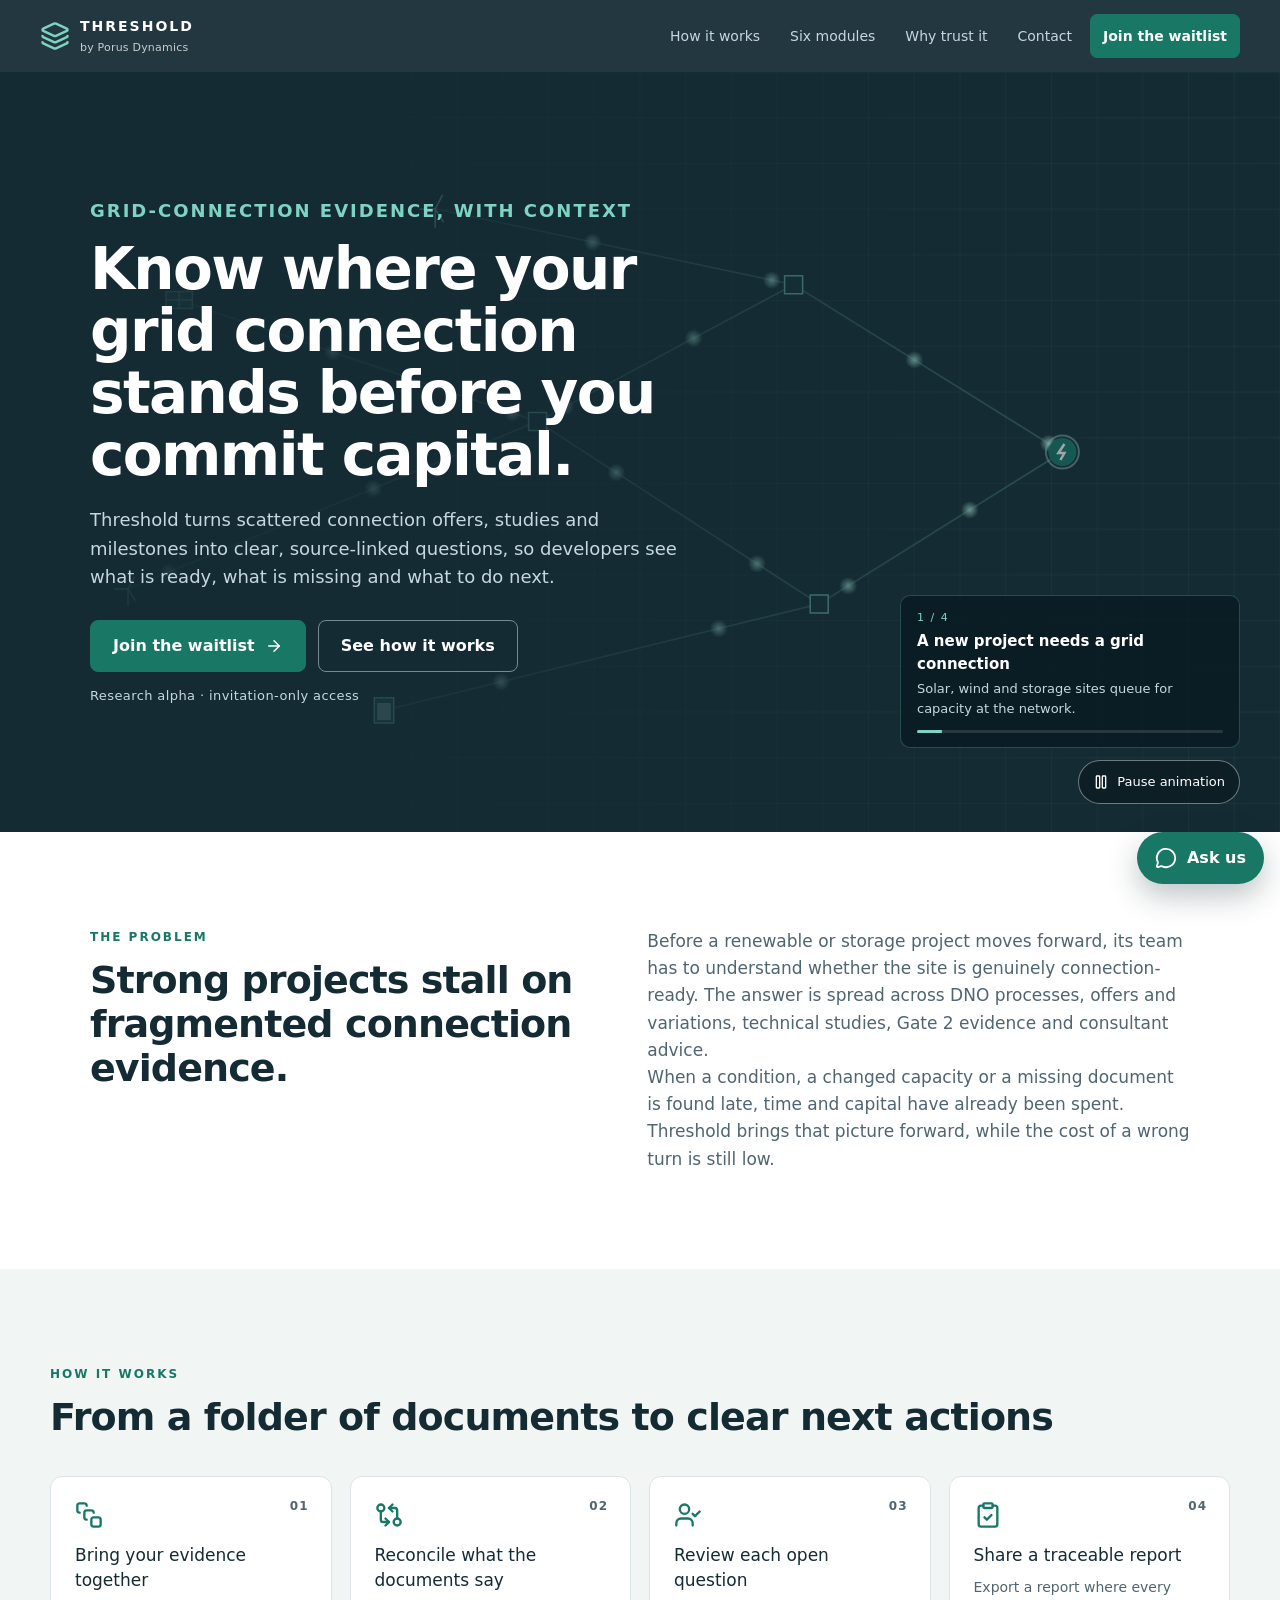
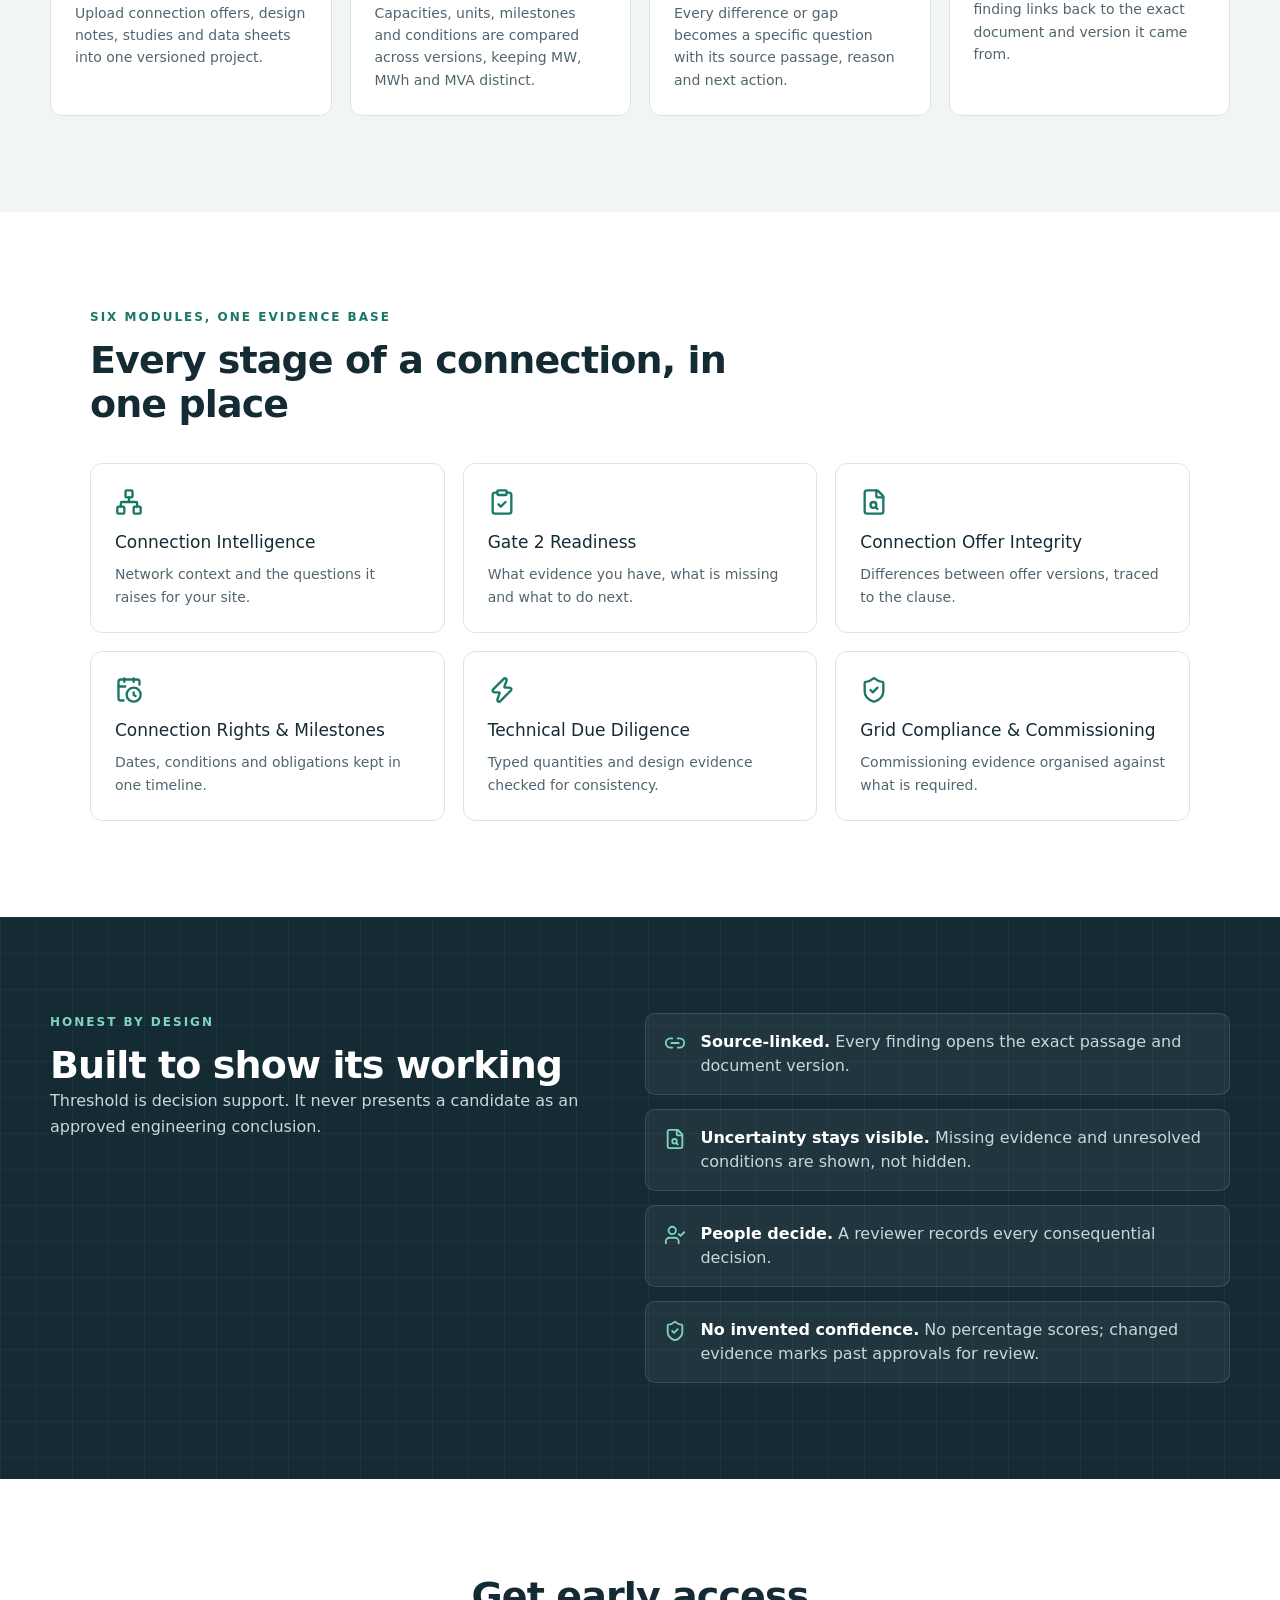
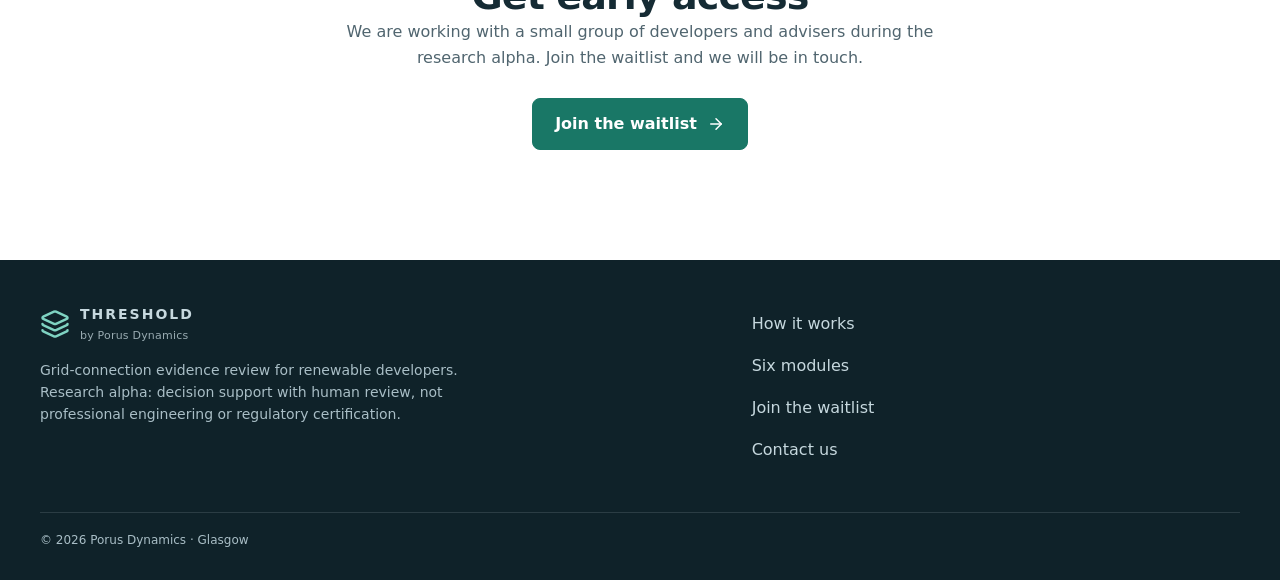
==== index.html @ 0cd11524 "Publish Threshold public website (static build) Built with `pnpm build:site` from Porus-Dynamics/pro" ====
<!doctype html>
<html lang="en-GB">
  <head>
    <meta charset="UTF-8" />
    <meta name="viewport" content="width=device-width, initial-scale=1.0" />
    <meta name="theme-color" content="#152b34" />
    <meta
      name="description"
      content="Threshold by Porus Dynamics: source-linked grid-connection evidence review for renewable developers. Research alpha."
    />
    <meta name="referrer" content="strict-origin-when-cross-origin" />
    <title>Threshold | Porus Dynamics</title>
    <script type="module" crossorigin src="/assets/site-BlRURgnz.js"></script>
    <link rel="stylesheet" crossorigin href="/assets/site-DdHs8zsY.css">
  </head>
  <body>
    <div id="root"></div>
  </body>
</html>
---- assets/site-DdHs8zsY.css ----
/*! tailwindcss v4.3.3 | MIT License | https://tailwindcss.com */
@layer properties{@supports (((-webkit-hyphens:none)) and (not (margin-trim:inline))) or ((-moz-orient:inline) and (not (color:rgb(from red r g b)))){*,:before,:after,::backdrop{--tw-rotate-x:initial;--tw-rotate-y:initial;--tw-rotate-z:initial;--tw-skew-x:initial;--tw-skew-y:initial;--tw-shadow:0 0 #0000;--tw-shadow-color:initial;--tw-shadow-alpha:100%;--tw-inset-shadow:0 0 #0000;--tw-inset-shadow-color:initial;--tw-inset-shadow-alpha:100%;--tw-ring-color:initial;--tw-ring-shadow:0 0 #0000;--tw-inset-ring-color:initial;--tw-inset-ring-shadow:0 0 #0000;--tw-ring-inset:initial;--tw-ring-offset-width:0px;--tw-ring-offset-color:#fff;--tw-ring-offset-shadow:0 0 #0000;--tw-blur:initial;--tw-brightness:initial;--tw-contrast:initial;--tw-grayscale:initial;--tw-hue-rotate:initial;--tw-invert:initial;--tw-opacity:initial;--tw-saturate:initial;--tw-sepia:initial;--tw-drop-shadow:initial;--tw-drop-shadow-color:initial;--tw-drop-shadow-alpha:100%;--tw-drop-shadow-size:initial}}}@layer theme{:root,:host{--font-sans:-apple-system, BlinkMacSystemFont, "Segoe UI", Roboto, "Helvetica Neue", "Noto Sans", Arial, sans-serif, "Apple Color Emoji", "Segoe UI Emoji", "Segoe UI Symbol", "Noto Color Emoji";--font-mono:ui-monospace, SFMono-Regular, Menlo, Monaco, Consolas, "Liberation Mono", "Courier New", monospace;--default-font-family:var(--font-sans);--default-mono-font-family:var(--font-mono)}}@layer base{*,:after,:before,::backdrop{box-sizing:border-box;border:0 solid;margin:0;padding:0}::file-selector-button{box-sizing:border-box;border:0 solid;margin:0;padding:0}html,:host{-webkit-text-size-adjust:100%;tab-size:4;line-height:1.5;font-family:var(--default-font-family,-apple-system, BlinkMacSystemFont, "Segoe UI", Roboto, "Helvetica Neue", "Noto Sans", Arial, sans-serif, "Apple Color Emoji", "Segoe UI Emoji", "Segoe UI Symbol", "Noto Color Emoji");font-feature-settings:var(--default-font-feature-settings,normal);font-variation-settings:var(--default-font-variation-settings,normal);-webkit-tap-highlight-color:transparent}hr{height:0;color:inherit;border-top-width:1px}abbr:where([title]){-webkit-text-decoration:underline dotted;text-decoration:underline dotted}h1,h2,h3,h4,h5,h6{font-size:inherit;font-weight:inherit}a{color:inherit;-webkit-text-decoration:inherit;-webkit-text-decoration:inherit;-webkit-text-decoration:inherit;-webkit-text-decoration:inherit;text-decoration:inherit}b,strong{font-weight:bolder}code,kbd,samp,pre{font-family:var(--default-mono-font-family,ui-monospace, SFMono-Regular, Menlo, Monaco, Consolas, "Liberation Mono", "Courier New", monospace);font-feature-settings:var(--default-mono-font-feature-settings,normal);font-variation-settings:var(--default-mono-font-variation-settings,normal);font-size:1em}small{font-size:80%}sub,sup{vertical-align:baseline;font-size:75%;line-height:0;position:relative}sub{bottom:-.25em}sup{top:-.5em}table{text-indent:0;border-color:inherit;border-collapse:collapse}:-moz-focusring:where(:not(iframe)){outline:auto}progress{vertical-align:baseline}summary{display:list-item}ol,ul,menu{list-style:none}img,svg,video,canvas,audio,iframe,embed,object{vertical-align:middle;display:block}img,video{max-width:100%;height:auto}button,input,select,optgroup,textarea{font:inherit;font-feature-settings:inherit;font-variation-settings:inherit;letter-spacing:inherit;color:inherit;opacity:1;background-color:#0000;border-radius:0}::file-selector-button{font:inherit;font-feature-settings:inherit;font-variation-settings:inherit;letter-spacing:inherit;color:inherit;opacity:1;background-color:#0000;border-radius:0}:where(select:is([multiple],[size])) optgroup{font-weight:bolder}:where(select:is([multiple],[size])) optgroup option{padding-inline-start:20px}::file-selector-button{margin-inline-end:4px}::placeholder{opacity:1}@supports (not ((-webkit-appearance:-apple-pay-button))) or (contain-intrinsic-size:1px){::placeholder{color:currentColor}@supports (color:color-mix(in lab, red, red)){::placeholder{color:color-mix(in oklab, currentcolor 50%, transparent)}}}textarea{resize:vertical}::-webkit-search-decoration{-webkit-appearance:none}::-webkit-date-and-time-value{min-height:1lh;text-align:inherit}::-webkit-datetime-edit{display:inline-flex}::-webkit-datetime-edit-fields-wrapper{padding:0}::-webkit-datetime-edit{padding-block:0}::-webkit-datetime-edit-year-field{padding-block:0}::-webkit-datetime-edit-month-field{padding-block:0}::-webkit-datetime-edit-day-field{padding-block:0}::-webkit-datetime-edit-hour-field{padding-block:0}::-webkit-datetime-edit-minute-field{padding-block:0}::-webkit-datetime-edit-second-field{padding-block:0}::-webkit-datetime-edit-millisecond-field{padding-block:0}::-webkit-datetime-edit-meridiem-field{padding-block:0}::-webkit-calendar-picker-indicator{line-height:1}:-moz-ui-invalid{box-shadow:none}button,input:where([type=button],[type=reset],[type=submit]){appearance:button}::file-selector-button{appearance:button}::-webkit-inner-spin-button{height:auto}::-webkit-outer-spin-button{height:auto}[hidden]:where(:not([hidden=until-found])){display:none!important}}@layer components;@layer utilities{.visible{visibility:visible}.fixed{position:fixed}.static{position:static}.container{width:100%}@media (width>=40rem){.container{max-width:40rem}}@media (width>=48rem){.container{max-width:48rem}}@media (width>=64rem){.container{max-width:64rem}}@media (width>=80rem){.container{max-width:80rem}}@media (width>=96rem){.container{max-width:96rem}}.contents{display:contents}.grid{display:grid}.hidden{display:none}.table{display:table}.table-cell{display:table-cell}.transform{transform:var(--tw-rotate-x,) var(--tw-rotate-y,) var(--tw-rotate-z,) var(--tw-skew-x,) var(--tw-skew-y,)}.resize{resize:both}.ring{--tw-ring-shadow:var(--tw-ring-inset,) 0 0 0 calc(1px + var(--tw-ring-offset-width)) var(--tw-ring-color,currentcolor);box-shadow:var(--tw-inset-shadow), var(--tw-inset-ring-shadow), var(--tw-ring-offset-shadow), var(--tw-ring-shadow), var(--tw-shadow)}.filter{filter:var(--tw-blur,) var(--tw-brightness,) var(--tw-contrast,) var(--tw-grayscale,) var(--tw-hue-rotate,) var(--tw-invert,) var(--tw-saturate,) var(--tw-sepia,) var(--tw-drop-shadow,)}}:root{color:#192c35;font-synthesis:none;--accent:#197766;--dark:#152b34;--muted:#50656f;--border:#dce4e8;background:#f5f7f8;font-family:Inter,ui-sans-serif,system-ui,-apple-system,BlinkMacSystemFont,Segoe UI,sans-serif}*{box-sizing:border-box}body{margin:0}a{color:inherit;text-decoration:none}button,input,select,textarea{font:inherit}button{cursor:pointer}button:disabled{opacity:.55;cursor:wait}button:focus-visible,a:focus-visible,input:focus-visible,select:focus-visible,textarea:focus-visible{outline-offset:3px;outline:3px solid #49a79a}h1,h2,h3,p{margin-top:0}h1{letter-spacing:-1.1px;font-size:32px;font-weight:650;line-height:1.2}h2{font-size:20px;font-weight:600}p{color:var(--muted);line-height:1.6}.brand{letter-spacing:2px;align-items:center;gap:12px;font-weight:700;display:flex}.brand svg{width:34px;height:34px}.brand small{letter-spacing:.2px;opacity:.7;margin-top:4px;font-size:11px;font-weight:400;display:block}.eyebrow{letter-spacing:1.8px;font-size:11px;font-weight:650}.login-page{grid-template-columns:1.1fr 1fr;min-height:100vh;display:grid}.login-intro{background:var(--dark);color:#fff;flex-direction:column;justify-content:center;padding:64px 10%;display:flex}.login-intro .brand{margin-bottom:80px}.login-intro h1{letter-spacing:-1.8px;font-size:48px;line-height:1.15}.login-intro p{color:#bdced5;max-width:490px}.login-intro .alpha-label{margin:25px 0}.login-form-panel{background:#fff;justify-content:center;align-items:center;padding:40px;display:flex}.login-form{width:100%;max-width:380px}.login-form h2{letter-spacing:-.7px;font-size:30px}.login-form>p{margin-bottom:30px}.login-form label{margin:20px 0;font-size:13px;font-weight:600;display:block}input,select,textarea{color:#192c35;outline-offset:2px;background:#fff;border:1px solid #c9d5db;border-radius:7px;width:100%;margin-top:7px;padding:11px 13px;display:block}.primary{background:var(--accent);color:#fff;border:1px solid var(--accent);border-radius:7px;justify-content:center;align-items:center;gap:10px;padding:11px 17px;font-weight:600;display:inline-flex}.login-form .primary{width:100%;margin:10px 0 25px}.small-note{font-size:12px;line-height:1.7}.alpha-label{letter-spacing:1px;color:inherit;border:1px solid #648780;border-radius:4px;width:fit-content;padding:6px 10px;font-size:10px}.app-shell{min-height:100vh;display:flex}.sidebar{background:var(--dark);color:#eef5f7;flex-direction:column;flex-shrink:0;width:230px;padding:30px 22px;display:flex;position:fixed;top:0;bottom:0}.sidebar .brand{margin-bottom:42px;font-size:14px}.workspace-label{letter-spacing:1.6px;color:#aac0ca;font-size:9px}.sidebar p{color:#b0c4cc;font-size:12px}.nav-item{color:#c9d9df;border-radius:7px;align-items:center;gap:12px;margin:8px -8px;padding:11px 12px;font-size:13px;display:flex}.nav-item svg{width:18px;height:18px}.nav-item.active{color:#fff;background:#29444e}.sidebar-bottom{margin-top:auto}.sidebar-bottom p{margin-top:20px;font-size:11px}.sidebar-bottom button{color:#c9d9df;background:0 0;border:0;gap:10px;padding:8px 0;font-size:12px;display:flex}.main-content{width:calc(100% - 230px);max-width:1800px;margin-left:230px;padding:0 40px 50px}.topbar{border-bottom:1px solid var(--border);height:73px;color:var(--muted);justify-content:space-between;align-items:center;margin-bottom:35px;font-size:12px;display:flex}.page-heading{justify-content:space-between;align-items:center;margin:25px 0;display:flex}.page-heading p{font-size:13px}.project-grid{grid-template-columns:repeat(auto-fill,minmax(290px,1fr));gap:18px;display:grid}.project-card{border:1px solid var(--border);background:#fff;border-radius:10px;padding:23px;transition:border-color .15s}.project-card:hover{border-color:#5a9489}.card-top{justify-content:space-between;align-items:center;margin-bottom:25px;display:flex}.badge{color:#2d665a;text-transform:uppercase;letter-spacing:.6px;background:#eef4f3;border:1px solid #d7e6e2;border-radius:4px;padding:4px 7px;font-size:10px;font-weight:650;display:inline-block}.project-card p{margin-bottom:6px;font-size:12px}.empty-state{text-align:center;background:#fff;border:1px dashed #c8d5db;border-radius:9px;padding:50px}.empty-state svg{margin:0 auto 20px}.error{color:#943e35;background:#fdf0ef;border:1px solid #edc3bf;border-radius:7px;padding:12px;font-size:13px}@media (width<=760px){.login-page{display:block}.login-intro{padding:32px}.login-intro .brand{margin-bottom:30px}.login-intro h1{font-size:32px}.login-form-panel{padding:30px}.sidebar{width:180px;padding:20px 14px;position:relative}.main-content{width:calc(100% - 180px);margin-left:0;padding:0 20px 30px}.page-heading{align-items:flex-start;gap:15px}h1{font-size:26px}.project-grid{grid-template-columns:1fr}}@media (width<=520px){.app-shell{display:block}.sidebar{width:100%;padding:15px 20px;position:relative}.sidebar .brand{margin:0}.workspace-label,.sidebar>p,.sidebar-bottom{display:none}.sidebar nav{gap:10px;margin-top:12px;display:flex}.nav-item{margin:0}.main-content{width:100%;padding:0 18px 30px}.topbar{height:55px;margin-bottom:20px}}@property --tw-rotate-x{syntax:"*";inherits:false}@property --tw-rotate-y{syntax:"*";inherits:false}@property --tw-rotate-z{syntax:"*";inherits:false}@property --tw-skew-x{syntax:"*";inherits:false}@property --tw-skew-y{syntax:"*";inherits:false}@property --tw-shadow{syntax:"*";inherits:false;initial-value:0 0 #0000}@property --tw-shadow-color{syntax:"*";inherits:false}@property --tw-shadow-alpha{syntax:"<percentage>";inherits:false;initial-value:100%}@property --tw-inset-shadow{syntax:"*";inherits:false;initial-value:0 0 #0000}@property --tw-inset-shadow-color{syntax:"*";inherits:false}@property --tw-inset-shadow-alpha{syntax:"<percentage>";inherits:false;initial-value:100%}@property --tw-ring-color{syntax:"*";inherits:false}@property --tw-ring-shadow{syntax:"*";inherits:false;initial-value:0 0 #0000}@property --tw-inset-ring-color{syntax:"*";inherits:false}@property --tw-inset-ring-shadow{syntax:"*";inherits:false;initial-value:0 0 #0000}@property --tw-ring-inset{syntax:"*";inherits:false}@property --tw-ring-offset-width{syntax:"<length>";inherits:false;initial-value:0}@property --tw-ring-offset-color{syntax:"*";inherits:false;initial-value:#fff}@property --tw-ring-offset-shadow{syntax:"*";inherits:false;initial-value:0 0 #0000}@property --tw-blur{syntax:"*";inherits:false}@property --tw-brightness{syntax:"*";inherits:false}@property --tw-contrast{syntax:"*";inherits:false}@property --tw-grayscale{syntax:"*";inherits:false}@property --tw-hue-rotate{syntax:"*";inherits:false}@property --tw-invert{syntax:"*";inherits:false}@property --tw-opacity{syntax:"*";inherits:false}@property --tw-saturate{syntax:"*";inherits:false}@property --tw-sepia{syntax:"*";inherits:false}@property --tw-drop-shadow{syntax:"*";inherits:false}@property --tw-drop-shadow-color{syntax:"*";inherits:false}@property --tw-drop-shadow-alpha{syntax:"<percentage>";inherits:false;initial-value:100%}@property --tw-drop-shadow-size{syntax:"*";inherits:false}:root{--site-max:1180px;--site-gutter:clamp(16px, 4vw, 40px);--site-on-dark:#c6d8de;--site-highlight:#7fd3c2;--site-texture:linear-gradient(#7fd3c20f 1px, transparent 1px), linear-gradient(90deg, #7fd3c20f 1px, transparent 1px)}.site{background:#fff;flex-direction:column;min-height:100vh;display:flex}.site main{flex:1}.site main:focus{outline:none}.site .skip-link{z-index:100;color:var(--dark);background:#fff;padding:12px;position:absolute;top:-60px;left:20px}.site .skip-link:focus{top:10px}.site-header{z-index:40;padding:14px var(--site-gutter);-webkit-backdrop-filter:blur(10px);backdrop-filter:blur(10px);color:#fff;background:#152b34f0;justify-content:space-between;align-items:center;gap:16px;display:flex;position:sticky;top:0}.site-brand{letter-spacing:2px;color:inherit;align-items:center;gap:10px;font-size:14px;font-weight:700;display:flex}.site-brand svg{width:30px;height:30px;color:var(--site-highlight)}.site-brand small{letter-spacing:.2px;opacity:.75;margin-top:3px;font-size:11px;font-weight:400;display:block}.site-nav{align-items:center;gap:6px;display:flex}.site-nav a,.site-nav-link{color:var(--site-on-dark);border-radius:7px;align-items:center;min-height:44px;padding:10px 12px;font-size:14px;display:inline-flex}.site-nav-link{background:0 0;border:0}.site-nav a:hover,.site-nav-link:hover{color:#fff;background:#ffffff12}.site-nav .site-signin{color:#fff;border:1px solid #c6d8de73;margin-left:8px}.site-cta,.site-secondary{border-radius:8px;justify-content:center;align-items:center;gap:10px;min-height:44px;padding:10px 16px;font-weight:600;transition:transform .15s,background .15s;display:inline-flex}.site-cta{background:var(--accent);border:1px solid var(--accent);color:#fff!important}.site-cta:hover{background:#146555;transform:translateY(-1px)}.site-secondary{color:#fff;border:1px solid #c6d8de8c}.site-secondary:hover{background:#ffffff14}.site-secondary.on-light{color:var(--dark);border-color:#b8c7cd}.site-secondary.on-light:hover{background:#eef4f3}.large{padding:13px 22px;font-size:16px}.site-menu-toggle{color:#fff;background:0 0;border:1px solid #c6d8de73;border-radius:7px;align-items:center;gap:8px;min-height:44px;padding:8px 12px;display:none}.site-hero{background:var(--dark);color:#fff;isolation:isolate;align-items:center;min-height:min(88vh,760px);display:grid;position:relative;overflow:hidden}.site-hero:after{content:"";z-index:-1;background:linear-gradient(90deg,#152b34f5 0%,#152b34d1 42%,#152b3440 100%);position:absolute;inset:0}.grid-film{margin:0;position:absolute;inset:0}.grid-film canvas{z-index:-2;width:100%;height:100%;display:block;position:absolute;inset:0}.grid-film-caption{right:var(--site-gutter);width:min(340px,42vw);color:var(--site-on-dark);z-index:2;background:#0a1a20c7;border:1px solid #7fd3c240;border-radius:10px;gap:4px;padding:14px 16px;font-size:13px;display:grid;position:absolute;bottom:84px}.grid-film-caption strong{color:#fff;font-size:15px}.grid-film-step{letter-spacing:1.5px;color:var(--site-highlight);font-size:11px}.grid-film-progress{background:#ffffff1f;border-radius:2px;height:3px;margin-top:8px;overflow:hidden}.grid-film-progress span{background:var(--site-highlight);transform-origin:0;height:100%;display:block;transform:scaleX(0)}.grid-film-toggle{right:var(--site-gutter);z-index:2;color:#fff;background:#0a1a20b3;border:1px solid #c6d8de80;border-radius:999px;align-items:center;gap:8px;min-height:44px;padding:8px 14px;font-size:13px;display:inline-flex;position:absolute;bottom:28px}.site-hero-copy{z-index:1;max-width:var(--site-max);width:100%;padding:80px var(--site-gutter);margin:0 auto;position:relative}.site-hero-copy>*{max-width:600px}.site-hero h1{letter-spacing:-1.6px;margin-bottom:20px;font-size:clamp(34px,5.2vw,58px);line-height:1.07}.site-hero-copy p{color:var(--site-on-dark);font-size:18px}.site-hero-actions{flex-wrap:wrap;gap:12px;margin:28px 0 14px;display:flex}.site-hero-note{letter-spacing:.4px;font-size:13px!important}.site-eyebrow{letter-spacing:2px;color:var(--accent);margin-bottom:12px;font-size:12px;font-weight:700}.site-hero .site-eyebrow,.site-section.dark .site-eyebrow{color:var(--site-highlight)}.site-section{max-width:var(--site-max);padding:clamp(56px, 8vw, 96px) var(--site-gutter);margin:0 auto;scroll-margin-top:80px}.site-section h2{letter-spacing:-.9px;color:var(--dark);max-width:720px;font-size:clamp(26px,3.4vw,38px);line-height:1.15}.site-section.tinted,.site-section.dark{max-width:none}.site-section.tinted{background:#f1f6f5}.site-section.tinted>*,.site-section.dark>*{max-width:var(--site-max);margin-left:auto;margin-right:auto}.site-section.dark{background-color:var(--dark);background-image:var(--site-texture);color:#fff;background-size:36px 36px}.site-section.dark h2{color:#fff}.site-section.dark p{color:var(--site-on-dark)}.site-split{grid-template-columns:1fr 1.1fr;align-items:start;gap:clamp(24px,5vw,72px);display:grid}.site-prose p{font-size:17px}.site-steps,.site-modules{gap:18px;margin:36px 0 0;padding:0;list-style:none;display:grid}.site-steps{grid-template-columns:repeat(4,minmax(0,1fr))}.site-modules{grid-template-columns:repeat(3,minmax(0,1fr))}.site-steps li,.site-modules li{border:1px solid var(--border);background:#fff;border-radius:12px;padding:24px;transition:transform .2s,box-shadow .2s;position:relative}.site-steps li:hover,.site-modules li:hover{transform:translateY(-3px);box-shadow:0 14px 30px #152b3414}.site-steps svg,.site-modules svg{width:28px;height:28px;color:var(--accent);margin-bottom:14px}.site-steps h3,.site-modules h3{color:var(--dark);margin:0 0 8px;font-size:17px}.site-steps p,.site-modules p{margin:0;font-size:14px}.site-step-number{letter-spacing:1px;color:#4f6670;font-size:12px;font-weight:700;position:absolute;top:20px;right:22px}.site-trust{gap:14px;margin:0;padding:0;list-style:none;display:grid}.site-trust li{color:var(--site-on-dark);background:#ffffff0d;border:1px solid #7fd3c22e;border-radius:10px;align-items:flex-start;gap:14px;padding:16px 18px;display:flex}.site-trust strong{color:#fff}.site-trust svg{width:22px;height:22px;color:var(--site-highlight);flex-shrink:0;margin-top:2px}.site-final-cta{text-align:center}.site-final-cta h2,.site-final-cta p{max-width:640px;margin-left:auto;margin-right:auto}.site-final-cta .site-hero-actions{justify-content:center}.site-footer{color:var(--site-on-dark);padding:44px var(--site-gutter) 30px;background:#0f2229;grid-template-columns:1.4fr 1fr;gap:28px;display:grid}.site-footer p{color:#a9bec6;max-width:460px;margin-top:14px;font-size:14px}.site-footer nav{justify-items:start;gap:2px;display:grid}.site-footer nav a,.site-footer .site-nav-link{color:var(--site-on-dark);min-height:0;padding:8px 0;font-size:16px}.site-footer .site-legal{border-top:1px solid #c6d8de26;grid-column:1/-1;max-width:none;padding-top:18px;font-size:12px}.site-auth{max-width:var(--site-max);padding:clamp(40px, 7vw, 80px) var(--site-gutter);grid-template-columns:1fr minmax(0,460px);align-items:start;gap:clamp(24px,6vw,80px);margin:0 auto;display:grid}.site-auth h1{color:var(--dark);letter-spacing:-1.2px;font-size:clamp(30px,4vw,44px)}.site-checks{color:var(--dark);gap:12px;padding:0;list-style:none;display:grid}.site-checks li{align-items:center;gap:10px;display:flex}.site-checks svg{color:var(--accent);flex-shrink:0}.site-auth-card{border:1px solid var(--border);background:#fff;border-radius:14px;padding:clamp(20px,4vw,32px);box-shadow:0 20px 50px #152b3414}.site-auth-card h2{color:var(--dark);font-size:22px}.site-auth-card label{margin:16px 0;font-size:13px;font-weight:600;display:block}.site-auth-card .primary{width:100%;min-height:46px;margin:8px 0 18px}.site-auth-card a{color:var(--accent);font-weight:600;text-decoration:underline}.site-auth-card a.site-secondary{color:var(--dark);text-decoration:none}.site-consent,.inquiry-consent{align-items:flex-start;gap:10px;line-height:1.5;font-weight:400!important;display:flex!important}.site-consent input,.inquiry-consent input{flex-shrink:0;width:18px;height:18px;margin:2px 0 0}.site-auth-done h2:focus{outline:none}.inquiry{right:max(16px, env(safe-area-inset-right));bottom:max(16px, env(safe-area-inset-bottom));z-index:60;visibility:hidden;opacity:0;flex-direction:column;align-items:flex-end;gap:12px;transition:opacity .25s,transform .25s,visibility 0s .25s;display:flex;position:fixed;transform:translateY(16px)}.inquiry.is-visible{visibility:visible;opacity:1;transition:opacity .25s,transform .25s;transform:none}.inquiry-bubble{background:var(--accent);color:#fff;border:0;border-radius:999px;align-items:center;gap:10px;min-height:52px;padding:12px 18px;font-weight:600;display:inline-flex;box-shadow:0 12px 30px #152b3447}.inquiry-panel{border:1px solid var(--border);background:#fff;border-radius:16px;width:min(360px,100vw - 32px);max-height:min(620px,100vh - 110px);overflow-y:auto;box-shadow:0 24px 60px #152b3440}.inquiry-panel header{background:var(--dark);color:#fff;border-radius:16px 16px 0 0;align-items:center;gap:12px;padding:16px;display:flex}.inquiry-panel header h2{margin:0;font-size:16px}.inquiry-panel header p{color:var(--site-on-dark);margin:2px 0 0;font-size:12px}.inquiry-avatar{background:var(--accent);border-radius:50%;place-items:center;width:38px;height:38px;font-size:13px;font-weight:700;display:grid}.inquiry-close{color:#fff;background:0 0;border:0;border-radius:8px;place-items:center;width:44px;height:44px;margin-left:auto;display:grid}.inquiry-message{color:var(--dark);background:#eef4f3;border-radius:4px 14px 14px;margin:16px 16px 0;padding:12px 14px;font-size:14px}.inquiry-preview{margin:10px 16px 0;font-size:12px}.inquiry-panel form{padding:4px 16px 16px}.inquiry-panel label{margin:12px 0;font-size:13px;font-weight:600;display:block}.inquiry-panel .primary{width:100%;min-height:44px}.inquiry-status{color:var(--accent);margin-bottom:8px;font-size:13px}.inquiry-status:empty{display:none}.inquiry-status.is-error{color:#a3262b}.login-intro,.sidebar{background-color:var(--dark);background-image:var(--site-texture);background-size:36px 36px}.login-form-panel{position:relative}.login-back{color:var(--accent);padding:10px 0;font-size:14px;font-weight:600;position:absolute;top:24px;left:28px}.login-switch{font-size:13px}.login-switch a{color:var(--accent);font-weight:600;text-decoration:underline}.sidebar .brand svg{color:var(--site-highlight)}.nav-item{transition:background .15s,color .15s}.nav-item:hover{color:#fff;background:#ffffff0f}.nav-item.active{box-shadow:inset 3px 0 0 var(--site-highlight)}.primary{transition:background .15s,transform .15s}.primary:hover:not(:disabled){background:#146555}@media (width<=1000px){.site-steps,.site-modules{grid-template-columns:repeat(2,minmax(0,1fr))}}@media (width<=860px){.site-menu-toggle{display:inline-flex}.site-nav{padding:12px var(--site-gutter) 18px;background:var(--dark);border-top:1px solid #c6d8de26;flex-direction:column;align-items:stretch;display:none;position:absolute;top:100%;left:0;right:0}.site-nav.is-open{display:flex}.site-nav .site-signin{justify-content:center;margin-left:0}.site-split,.site-auth,.site-footer{grid-template-columns:1fr}.site-hero:after{background:#152b34d6}.grid-film-caption{left:var(--site-gutter);right:var(--site-gutter);width:auto}.site-hero{align-items:start;padding-bottom:210px}.login-back{margin-bottom:8px;display:inline-block;position:static}.login-form-panel{flex-direction:column}}@media (width<=560px){.site-steps,.site-modules{grid-template-columns:1fr}.site-hero-copy{padding-top:48px}.site-hero-actions a{flex:100%}.inquiry-bubble span{clip-path:inset(50%);white-space:nowrap;width:1px;height:1px;position:absolute;overflow:hidden}}@media (prefers-reduced-motion:reduce){.site-cta,.site-steps li,.site-modules li,.inquiry,.primary,.nav-item{transition:none!important}.site-cta:hover,.site-steps li:hover,.site-modules li:hover{transform:none}}
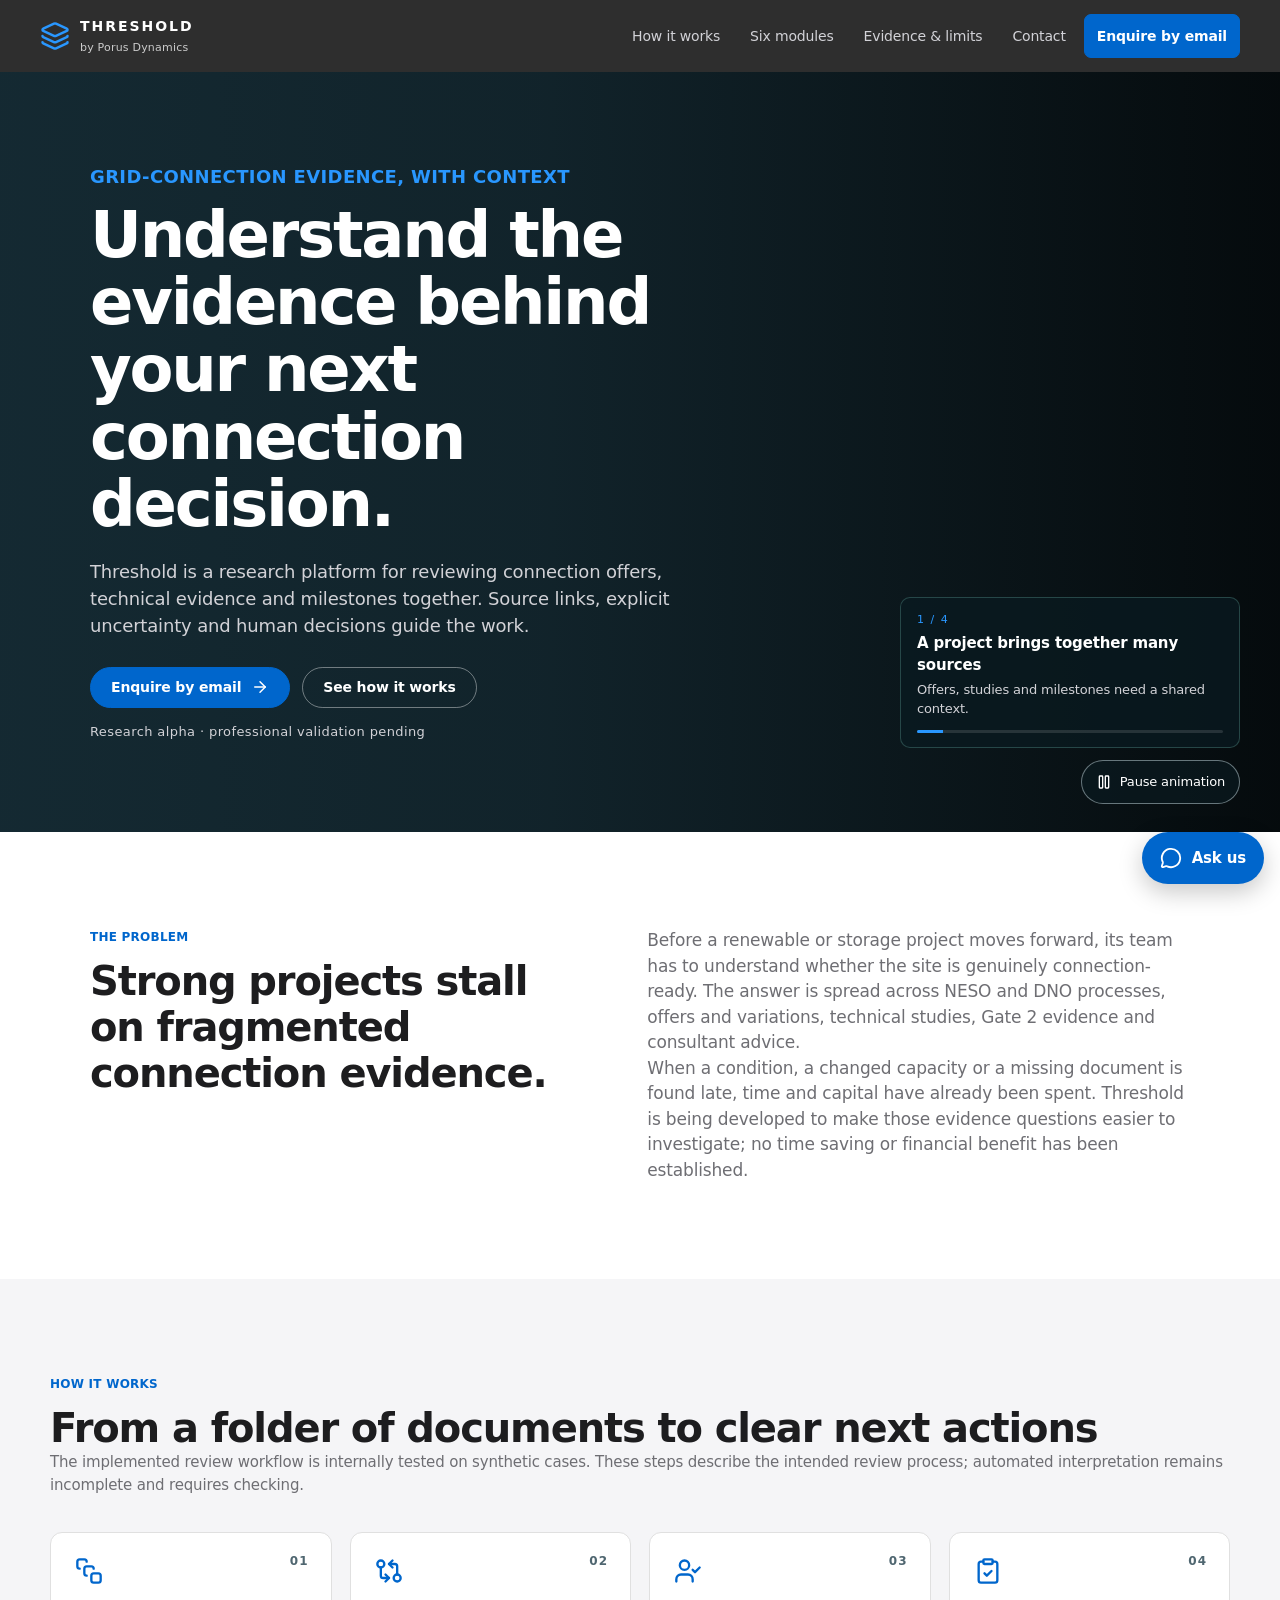
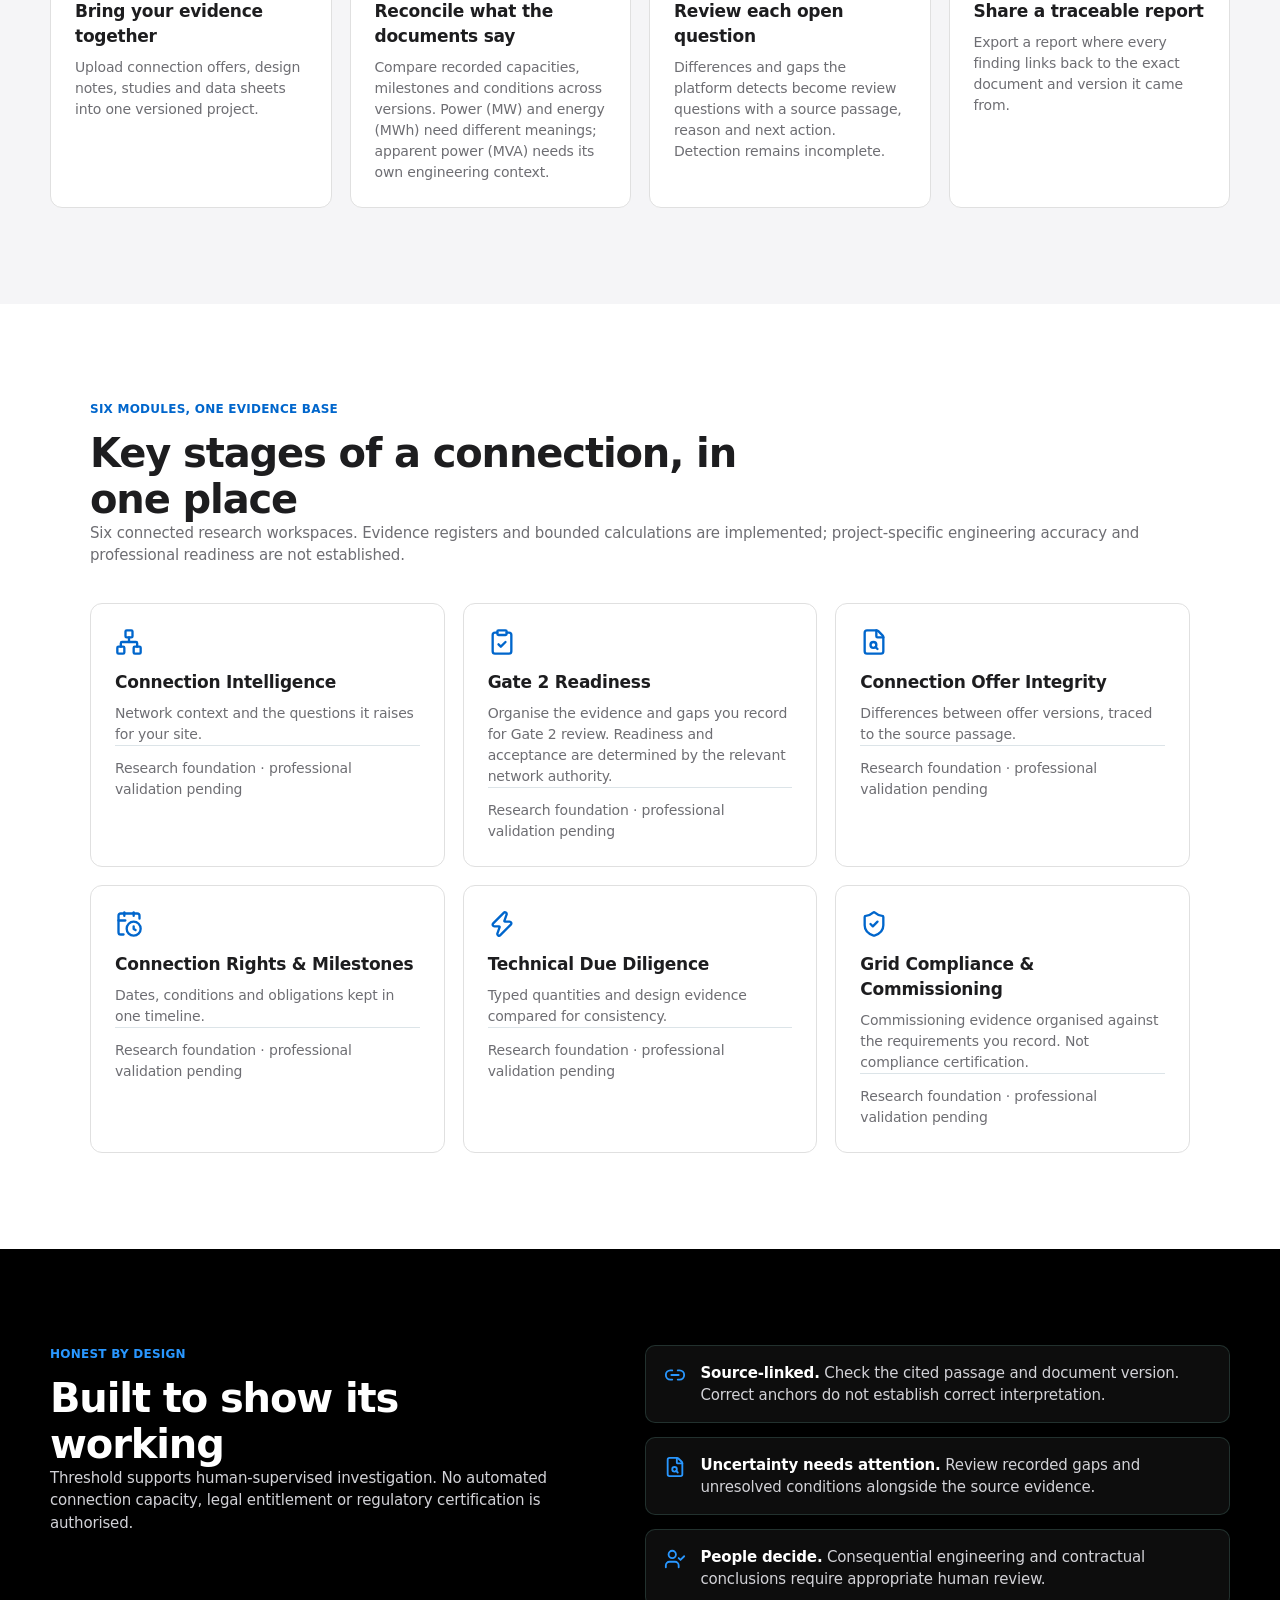
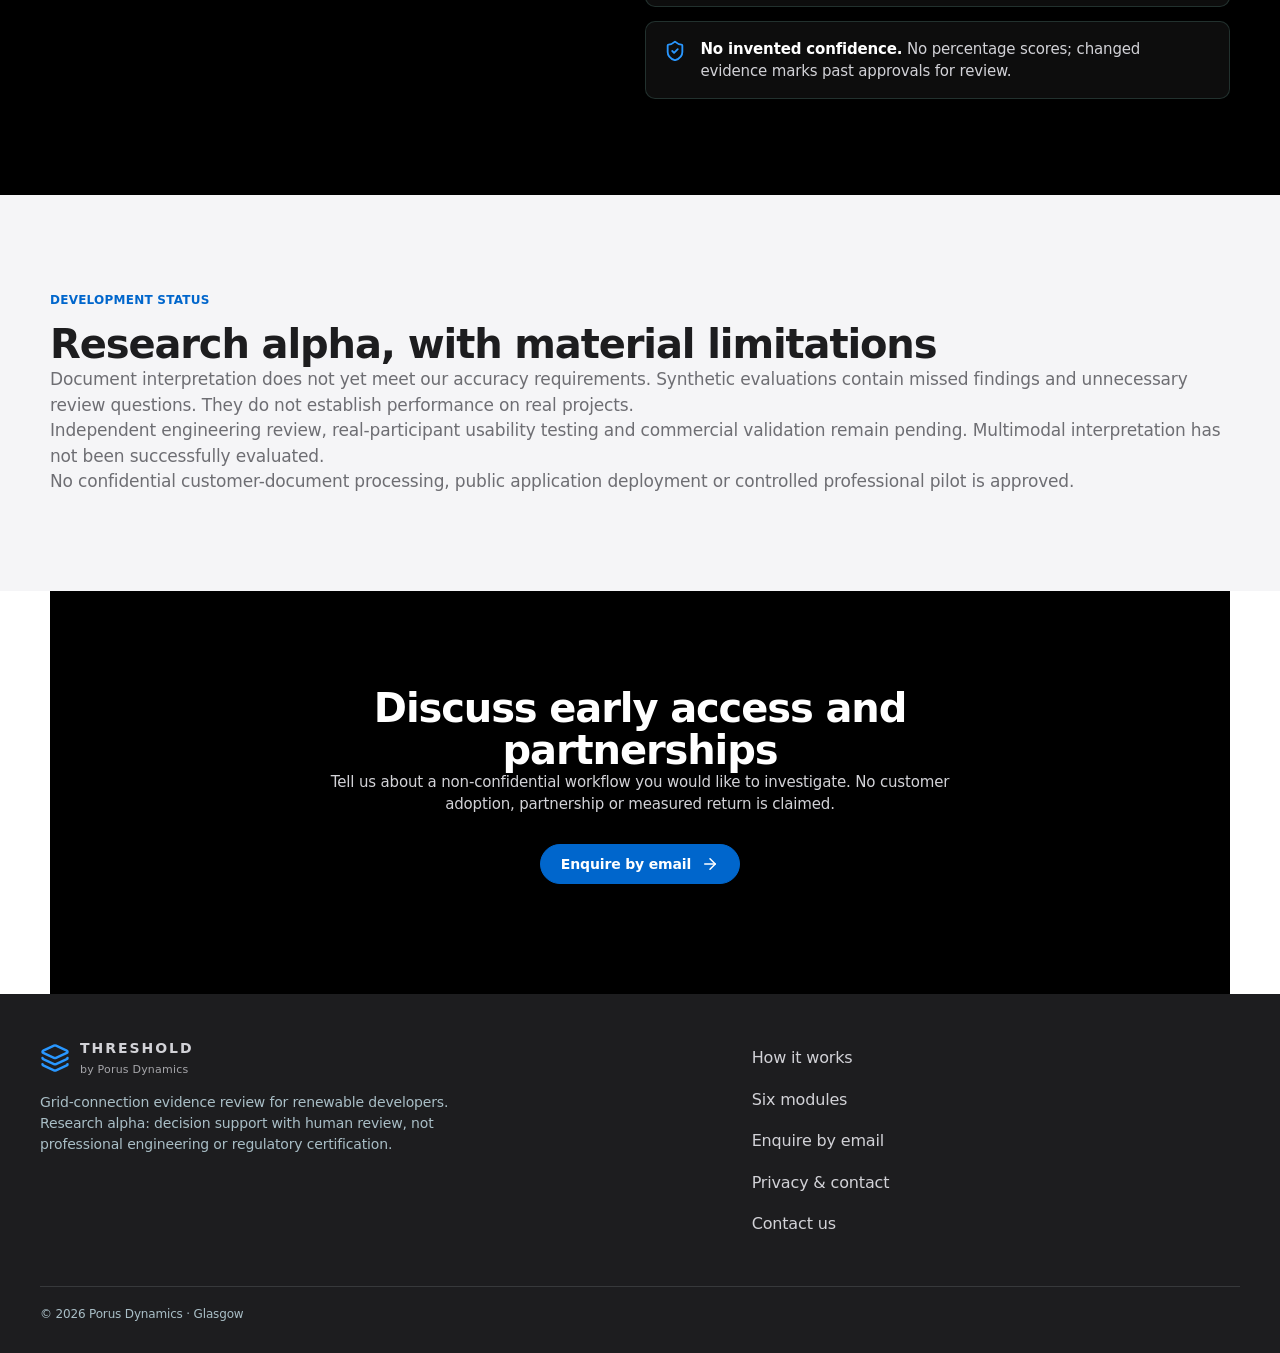
==== commit c8c69a07: "Update public website styling and email enquiries" ====
--- a/index.html
+++ b/index.html
@@ -1,19 +1,25 @@
-<!doctype html>
-<html lang="en-GB">
-  <head>
-    <meta charset="UTF-8" />
-    <meta name="viewport" content="width=device-width, initial-scale=1.0" />
-    <meta name="theme-color" content="#152b34" />
-    <meta
-      name="description"
-      content="Threshold by Porus Dynamics: source-linked grid-connection evidence review for renewable developers. Research alpha."
-    />
-    <meta name="referrer" content="strict-origin-when-cross-origin" />
-    <title>Threshold | Porus Dynamics</title>
-    <script type="module" crossorigin src="/assets/site-BlRURgnz.js"></script>
-    <link rel="stylesheet" crossorigin href="/assets/site-DdHs8zsY.css">
-  </head>
-  <body>
-    <div id="root"></div>
-  </body>
-</html>
+<!doctype html>
+<html lang="en-GB">
+  <head>
+    <meta charset="UTF-8" />
+    <meta name="viewport" content="width=device-width, initial-scale=1.0" />
+    <meta name="theme-color" content="#152b34" />
+    <meta
+      name="description"
+      content="Threshold by Porus Dynamics: source-linked grid-connection evidence review for renewable developers. Research alpha."
+    />
+    <meta name="referrer" content="strict-origin-when-cross-origin" />
+    <meta name="robots" content="noindex,nofollow" />
+    <meta
+      http-equiv="Content-Security-Policy"
+      content="default-src 'none'; script-src 'self'; style-src 'self' 'unsafe-inline'; img-src 'self' data:; font-src 'self'; connect-src 'none'; form-action 'none'; base-uri 'none'; object-src 'none'"
+    />
+    <title>Threshold | Porus Dynamics</title>
+    <script type="module" crossorigin src="/assets/site-cJnKmVYU.js"></script>
+    <link rel="stylesheet" crossorigin href="/assets/site-CqlI_K4i.css">
+  </head>
+  <body>
+    <div id="root"></div>+
+  </body>
+</html>
--- a/assets/site-CqlI_K4i.css
+++ b/assets/site-CqlI_K4i.css
@@ -0,0 +1,2 @@
+/*! tailwindcss v4.3.3 | MIT License | https://tailwindcss.com */
+@layer properties{@supports (((-webkit-hyphens:none)) and (not (margin-trim:inline))) or ((-moz-orient:inline) and (not (color:rgb(from red r g b)))){*,:before,:after,::backdrop{--tw-rotate-x:initial;--tw-rotate-y:initial;--tw-rotate-z:initial;--tw-skew-x:initial;--tw-skew-y:initial;--tw-shadow:0 0 #0000;--tw-shadow-color:initial;--tw-shadow-alpha:100%;--tw-inset-shadow:0 0 #0000;--tw-inset-shadow-color:initial;--tw-inset-shadow-alpha:100%;--tw-ring-color:initial;--tw-ring-shadow:0 0 #0000;--tw-inset-ring-color:initial;--tw-inset-ring-shadow:0 0 #0000;--tw-ring-inset:initial;--tw-ring-offset-width:0px;--tw-ring-offset-color:#fff;--tw-ring-offset-shadow:0 0 #0000;--tw-blur:initial;--tw-brightness:initial;--tw-contrast:initial;--tw-grayscale:initial;--tw-hue-rotate:initial;--tw-invert:initial;--tw-opacity:initial;--tw-saturate:initial;--tw-sepia:initial;--tw-drop-shadow:initial;--tw-drop-shadow-color:initial;--tw-drop-shadow-alpha:100%;--tw-drop-shadow-size:initial}}}@layer theme{:root,:host{--font-sans:-apple-system, BlinkMacSystemFont, "Segoe UI", Roboto, "Helvetica Neue", "Noto Sans", Arial, sans-serif, "Apple Color Emoji", "Segoe UI Emoji", "Segoe UI Symbol", "Noto Color Emoji";--font-mono:ui-monospace, SFMono-Regular, Menlo, Monaco, Consolas, "Liberation Mono", "Courier New", monospace;--radius-sm:.25rem;--radius-md:.375rem;--radius-lg:.5rem;--radius-xl:.75rem;--ease-out:cubic-bezier(0, 0, .2, 1);--default-font-family:var(--font-sans);--default-mono-font-family:var(--font-mono)}}@layer base{*,:after,:before,::backdrop{box-sizing:border-box;border:0 solid;margin:0;padding:0}::file-selector-button{box-sizing:border-box;border:0 solid;margin:0;padding:0}html,:host{-webkit-text-size-adjust:100%;tab-size:4;line-height:1.5;font-family:var(--default-font-family,-apple-system, BlinkMacSystemFont, "Segoe UI", Roboto, "Helvetica Neue", "Noto Sans", Arial, sans-serif, "Apple Color Emoji", "Segoe UI Emoji", "Segoe UI Symbol", "Noto Color Emoji");font-feature-settings:var(--default-font-feature-settings,normal);font-variation-settings:var(--default-font-variation-settings,normal);-webkit-tap-highlight-color:transparent}hr{height:0;color:inherit;border-top-width:1px}abbr:where([title]){-webkit-text-decoration:underline dotted;text-decoration:underline dotted}h1,h2,h3,h4,h5,h6{font-size:inherit;font-weight:inherit}a{color:inherit;-webkit-text-decoration:inherit;-webkit-text-decoration:inherit;-webkit-text-decoration:inherit;-webkit-text-decoration:inherit;text-decoration:inherit}b,strong{font-weight:bolder}code,kbd,samp,pre{font-family:var(--default-mono-font-family,ui-monospace, SFMono-Regular, Menlo, Monaco, Consolas, "Liberation Mono", "Courier New", monospace);font-feature-settings:var(--default-mono-font-feature-settings,normal);font-variation-settings:var(--default-mono-font-variation-settings,normal);font-size:1em}small{font-size:80%}sub,sup{vertical-align:baseline;font-size:75%;line-height:0;position:relative}sub{bottom:-.25em}sup{top:-.5em}table{text-indent:0;border-color:inherit;border-collapse:collapse}:-moz-focusring:where(:not(iframe)){outline:auto}progress{vertical-align:baseline}summary{display:list-item}ol,ul,menu{list-style:none}img,svg,video,canvas,audio,iframe,embed,object{vertical-align:middle;display:block}img,video{max-width:100%;height:auto}button,input,select,optgroup,textarea{font:inherit;font-feature-settings:inherit;font-variation-settings:inherit;letter-spacing:inherit;color:inherit;opacity:1;background-color:#0000;border-radius:0}::file-selector-button{font:inherit;font-feature-settings:inherit;font-variation-settings:inherit;letter-spacing:inherit;color:inherit;opacity:1;background-color:#0000;border-radius:0}:where(select:is([multiple],[size])) optgroup{font-weight:bolder}:where(select:is([multiple],[size])) optgroup option{padding-inline-start:20px}::file-selector-button{margin-inline-end:4px}::placeholder{opacity:1}@supports (not ((-webkit-appearance:-apple-pay-button))) or (contain-intrinsic-size:1px){::placeholder{color:currentColor}@supports (color:color-mix(in lab, red, red)){::placeholder{color:color-mix(in oklab, currentcolor 50%, transparent)}}}textarea{resize:vertical}::-webkit-search-decoration{-webkit-appearance:none}::-webkit-date-and-time-value{min-height:1lh;text-align:inherit}::-webkit-datetime-edit{display:inline-flex}::-webkit-datetime-edit-fields-wrapper{padding:0}::-webkit-datetime-edit{padding-block:0}::-webkit-datetime-edit-year-field{padding-block:0}::-webkit-datetime-edit-month-field{padding-block:0}::-webkit-datetime-edit-day-field{padding-block:0}::-webkit-datetime-edit-hour-field{padding-block:0}::-webkit-datetime-edit-minute-field{padding-block:0}::-webkit-datetime-edit-second-field{padding-block:0}::-webkit-datetime-edit-millisecond-field{padding-block:0}::-webkit-datetime-edit-meridiem-field{padding-block:0}::-webkit-calendar-picker-indicator{line-height:1}:-moz-ui-invalid{box-shadow:none}button,input:where([type=button],[type=reset],[type=submit]){appearance:button}::file-selector-button{appearance:button}::-webkit-inner-spin-button{height:auto}::-webkit-outer-spin-button{height:auto}[hidden]:where(:not([hidden=until-found])){display:none!important}}@layer components;@layer utilities{.visible{visibility:visible}.fixed{position:fixed}.static{position:static}.container{width:100%}@media (width>=40rem){.container{max-width:40rem}}@media (width>=48rem){.container{max-width:48rem}}@media (width>=64rem){.container{max-width:64rem}}@media (width>=80rem){.container{max-width:80rem}}@media (width>=96rem){.container{max-width:96rem}}.contents{display:contents}.grid{display:grid}.hidden{display:none}.table{display:table}.table-cell{display:table-cell}.transform{transform:var(--tw-rotate-x,) var(--tw-rotate-y,) var(--tw-rotate-z,) var(--tw-skew-x,) var(--tw-skew-y,)}.resize{resize:both}.ring{--tw-ring-shadow:var(--tw-ring-inset,) 0 0 0 calc(1px + var(--tw-ring-offset-width)) var(--tw-ring-color,currentcolor);box-shadow:var(--tw-inset-shadow), var(--tw-inset-ring-shadow), var(--tw-ring-offset-shadow), var(--tw-ring-shadow), var(--tw-shadow)}.filter{filter:var(--tw-blur,) var(--tw-brightness,) var(--tw-contrast,) var(--tw-grayscale,) var(--tw-hue-rotate,) var(--tw-invert,) var(--tw-saturate,) var(--tw-sepia,) var(--tw-drop-shadow,)}}:root{color:#192c35;font-synthesis:none;--accent:#197766;--dark:#152b34;--muted:#50656f;--border:#dce4e8;background:#f5f7f8;font-family:Inter,ui-sans-serif,system-ui,-apple-system,BlinkMacSystemFont,Segoe UI,sans-serif}*{box-sizing:border-box}body{margin:0}a{color:inherit;text-decoration:none}button,input,select,textarea{font:inherit}button{cursor:pointer}button:disabled{opacity:.55;cursor:wait}button:focus-visible,a:focus-visible,input:focus-visible,select:focus-visible,textarea:focus-visible{outline-offset:3px;outline:3px solid #0071e3}h1,h2,h3,p{margin-top:0}h2{font-size:20px;font-weight:600}.brand{letter-spacing:2px;align-items:center;gap:12px;font-weight:700;display:flex}.brand svg{width:34px;height:34px}.brand small{letter-spacing:.2px;opacity:.7;margin-top:4px;font-size:11px;font-weight:400;display:block}.eyebrow{letter-spacing:1.8px;font-size:11px;font-weight:600}.login-page{grid-template-columns:1.1fr 1fr;min-height:100vh;display:grid}.login-intro{background:var(--dark);color:#fff;flex-direction:column;justify-content:center;padding:64px 10%;display:flex}.login-intro .brand{margin-bottom:80px}.login-intro h1{letter-spacing:-1.8px;font-size:48px;line-height:1.15}.login-intro p{color:#bdced5;max-width:490px}.login-intro .alpha-label{margin:25px 0}.login-form-panel{background:#fff;justify-content:center;align-items:center;padding:40px;display:flex}.login-form{width:100%;max-width:380px}.login-form h2{letter-spacing:-.7px;font-size:30px}.login-form>p{margin-bottom:30px}.login-form label{margin:20px 0;font-size:13px;font-weight:600;display:block}input,select,textarea{color:#192c35;outline-offset:2px;background:#fff;border:1px solid #c9d5db;border-radius:7px;width:100%;margin-top:7px;padding:11px 13px;display:block}.primary{background:var(--accent);color:#fff;border:1px solid var(--accent);border-radius:7px;justify-content:center;align-items:center;gap:10px;padding:11px 17px;font-weight:600;display:inline-flex}.login-form .primary{width:100%;margin:10px 0 25px}.small-note{font-size:12px;line-height:1.7}.alpha-label{letter-spacing:1px;color:inherit;border:1px solid #648780;border-radius:4px;width:fit-content;padding:6px 10px;font-size:10px}.app-shell{min-height:100vh;display:flex}.sidebar{background:var(--dark);color:#eef5f7;flex-direction:column;flex-shrink:0;width:230px;padding:30px 22px;display:flex;position:fixed;top:0;bottom:0}.sidebar .brand{margin-bottom:42px;font-size:14px}.workspace-label{letter-spacing:1.6px;color:#aac0ca;font-size:9px}.sidebar p{color:#b0c4cc;font-size:12px}.nav-item{color:#c9d9df;border-radius:7px;align-items:center;gap:12px;margin:8px -8px;padding:11px 12px;font-size:13px;display:flex}.nav-item svg{width:18px;height:18px}.nav-item.active{color:#fff;background:#29444e}.sidebar-bottom{margin-top:auto}.sidebar-bottom p{margin-top:20px;font-size:11px}.sidebar-bottom button{color:#c9d9df;background:0 0;border:0;gap:10px;padding:8px 0;font-size:12px;display:flex}.main-content{width:calc(100% - 230px);max-width:1800px;margin-left:230px;padding:0 40px 50px}.topbar{border-bottom:1px solid var(--border);height:73px;color:var(--muted);justify-content:space-between;align-items:center;margin-bottom:35px;font-size:12px;display:flex}.page-heading{justify-content:space-between;align-items:center;margin:25px 0;display:flex}.project-grid{grid-template-columns:repeat(auto-fill,minmax(290px,1fr));gap:18px;display:grid}.project-card{border:1px solid var(--border);background:#fff;border-radius:10px;padding:23px;transition:border-color .15s}.project-card:hover{border-color:#c7c7cc}.card-top{justify-content:space-between;align-items:center;margin-bottom:25px;display:flex}.badge{color:#164a85;text-transform:uppercase;letter-spacing:.6px;background:#e8f1fb;border:1px solid #cfe1f5;border-radius:4px;padding:4px 7px;font-size:10px;font-weight:600;display:inline-block}.project-card p{margin-bottom:6px;font-size:12px}.empty-state{text-align:center;background:#fff;border:1px dashed #c8d5db;border-radius:9px;padding:50px}.empty-state svg{margin:0 auto 20px}.error{color:#943e35;background:#fdf0ef;border:1px solid #edc3bf;border-radius:7px;padding:12px;font-size:13px}@media (width<=760px){.login-page{display:block}.login-intro{padding:32px}.login-intro .brand{margin-bottom:30px}.login-intro h1{font-size:32px}.login-form-panel{padding:30px}.sidebar{width:180px;padding:20px 14px;position:relative}.main-content{width:calc(100% - 180px);margin-left:0;padding:0 20px 30px}.page-heading{align-items:flex-start;gap:15px}h1{font-size:26px}.project-grid{grid-template-columns:1fr}}@media (width<=520px){.app-shell{display:block}.sidebar{width:100%;padding:15px 20px;position:relative}.sidebar .brand{margin:0}.workspace-label,.sidebar>p,.sidebar-bottom{display:none}.sidebar nav{gap:10px;margin-top:12px;display:flex}.nav-item{margin:0}.main-content{width:100%;padding:0 18px 30px}.topbar{height:55px;margin-bottom:20px}}@property --tw-rotate-x{syntax:"*";inherits:false}@property --tw-rotate-y{syntax:"*";inherits:false}@property --tw-rotate-z{syntax:"*";inherits:false}@property --tw-skew-x{syntax:"*";inherits:false}@property --tw-skew-y{syntax:"*";inherits:false}@property --tw-shadow{syntax:"*";inherits:false;initial-value:0 0 #0000}@property --tw-shadow-color{syntax:"*";inherits:false}@property --tw-shadow-alpha{syntax:"<percentage>";inherits:false;initial-value:100%}@property --tw-inset-shadow{syntax:"*";inherits:false;initial-value:0 0 #0000}@property --tw-inset-shadow-color{syntax:"*";inherits:false}@property --tw-inset-shadow-alpha{syntax:"<percentage>";inherits:false;initial-value:100%}@property --tw-ring-color{syntax:"*";inherits:false}@property --tw-ring-shadow{syntax:"*";inherits:false;initial-value:0 0 #0000}@property --tw-inset-ring-color{syntax:"*";inherits:false}@property --tw-inset-ring-shadow{syntax:"*";inherits:false;initial-value:0 0 #0000}@property --tw-ring-inset{syntax:"*";inherits:false}@property --tw-ring-offset-width{syntax:"<length>";inherits:false;initial-value:0}@property --tw-ring-offset-color{syntax:"*";inherits:false;initial-value:#fff}@property --tw-ring-offset-shadow{syntax:"*";inherits:false;initial-value:0 0 #0000}@property --tw-blur{syntax:"*";inherits:false}@property --tw-brightness{syntax:"*";inherits:false}@property --tw-contrast{syntax:"*";inherits:false}@property --tw-grayscale{syntax:"*";inherits:false}@property --tw-hue-rotate{syntax:"*";inherits:false}@property --tw-invert{syntax:"*";inherits:false}@property --tw-opacity{syntax:"*";inherits:false}@property --tw-saturate{syntax:"*";inherits:false}@property --tw-sepia{syntax:"*";inherits:false}@property --tw-drop-shadow{syntax:"*";inherits:false}@property --tw-drop-shadow-color{syntax:"*";inherits:false}@property --tw-drop-shadow-alpha{syntax:"<percentage>";inherits:false;initial-value:100%}@property --tw-drop-shadow-size{syntax:"*";inherits:false}:root{--site-max:1180px;--site-gutter:clamp(16px, 4vw, 40px);--site-on-dark:#c6d8de;--site-highlight:#7fd3c2;--site-texture:linear-gradient(#7fd3c20f 1px, transparent 1px), linear-gradient(90deg, #7fd3c20f 1px, transparent 1px)}.site-email-enquiry{overflow-wrap:anywhere;gap:16px;display:grid}.site-email-enquiry p{margin:0}.site-email-enquiry a{text-align:center}.site-prose a{text-underline-offset:3px;text-decoration:underline}.site-module-status{color:var(--muted);border-top:1px solid #dce4e8;padding-top:12px;font-size:14px}.site{background:#fff;flex-direction:column;min-height:100vh;display:flex}.site main{flex:1}.site main:focus{outline:none}.site .skip-link{z-index:100;color:var(--dark);background:#fff;padding:12px;position:absolute;top:-60px;left:20px}.site .skip-link:focus{top:10px}.site-header{z-index:40;padding:14px var(--site-gutter);-webkit-backdrop-filter:blur(10px);backdrop-filter:blur(10px);color:#fff;background:#152b34f0;justify-content:space-between;align-items:center;gap:16px;display:flex;position:sticky;top:0}.site-brand{letter-spacing:2px;color:inherit;align-items:center;gap:10px;font-size:14px;font-weight:700;display:flex}.site-brand svg{width:30px;height:30px;color:var(--site-highlight)}.site-brand small{letter-spacing:.2px;opacity:.75;margin-top:3px;font-size:11px;font-weight:400;display:block}.site-nav{align-items:center;gap:6px;display:flex}.site-nav a,.site-nav-link{color:var(--site-on-dark);border-radius:7px;align-items:center;min-height:44px;padding:10px 12px;font-size:14px;display:inline-flex}.site-nav-link{background:0 0;border:0}.site-nav a:hover,.site-nav-link:hover{color:#fff;background:#ffffff12}.site-nav .site-signin{color:#fff;border:1px solid #c6d8de73;margin-left:8px}.site-cta,.site-secondary{border-radius:8px;justify-content:center;align-items:center;gap:10px;min-height:44px;padding:10px 16px;font-weight:600;transition:transform .15s,background .15s;display:inline-flex}.site-cta{background:var(--accent);border:1px solid var(--accent);color:#fff!important}.site-cta:hover{background:#0058b0;transform:translateY(-1px)}.site-secondary{color:#fff;border:1px solid #c6d8de8c}.site-secondary:hover{background:#ffffff14}.site-secondary.on-light{color:var(--dark);border-color:#b8c7cd}.site-secondary.on-light:hover{background:#e8f1fb}.large{padding:13px 22px;font-size:16px}.site-menu-toggle{color:#fff;background:0 0;border:1px solid #c6d8de73;border-radius:7px;align-items:center;gap:8px;min-height:44px;padding:8px 12px;display:none}.site-hero{background:var(--dark);color:#fff;isolation:isolate;align-items:center;min-height:min(88vh,760px);display:grid;position:relative;overflow:hidden}.site-hero:after{content:"";z-index:-1;background:linear-gradient(90deg,#152b34f5 0%,#152b34d1 42%,#152b3440 100%);position:absolute;inset:0}.grid-film{margin:0;position:absolute;inset:0}.grid-film canvas{z-index:-2;width:100%;height:100%;display:block;position:absolute;inset:0}.grid-film-caption{right:var(--site-gutter);width:min(340px,42vw);color:var(--site-on-dark);z-index:2;background:#0a1a20c7;border:1px solid #7fd3c240;border-radius:10px;gap:4px;padding:14px 16px;font-size:13px;display:grid;position:absolute;bottom:84px}.grid-film-caption strong{color:#fff;font-size:15px}.grid-film-step{letter-spacing:1.5px;color:var(--site-highlight);font-size:11px}.grid-film-progress{background:#ffffff1f;border-radius:2px;height:3px;margin-top:8px;overflow:hidden}.grid-film-progress span{background:var(--site-highlight);transform-origin:0;height:100%;display:block;transform:scaleX(0)}.grid-film-toggle{right:var(--site-gutter);z-index:2;color:#fff;background:#0a1a20b3;border:1px solid #c6d8de80;border-radius:999px;align-items:center;gap:8px;min-height:44px;padding:8px 14px;font-size:13px;display:inline-flex;position:absolute;bottom:28px}.site-hero-copy{z-index:1;max-width:var(--site-max);width:100%;padding:80px var(--site-gutter);margin:0 auto;position:relative}.site-hero-copy>*{max-width:600px}.site-hero h1{letter-spacing:-1.6px;margin-bottom:20px;font-size:clamp(34px,5.2vw,58px);line-height:1.07}.site-hero-copy p{color:var(--site-on-dark);font-size:18px}.site-hero-actions{flex-wrap:wrap;gap:12px;margin:28px 0 14px;display:flex}.site-hero-note{letter-spacing:.4px;font-size:13px!important}.site-eyebrow{letter-spacing:2px;color:var(--accent);margin-bottom:12px;font-size:12px;font-weight:700}.site-hero .site-eyebrow,.site-section.dark .site-eyebrow{color:var(--site-highlight)}.site-section{max-width:var(--site-max);padding:clamp(56px, 8vw, 96px) var(--site-gutter);margin:0 auto;scroll-margin-top:80px}.site-section h2{letter-spacing:-.9px;color:var(--dark);max-width:720px;font-size:clamp(26px,3.4vw,38px);line-height:1.15}.site-section.tinted,.site-section.dark{max-width:none}.site-section.tinted>*,.site-section.dark>*{max-width:var(--site-max);margin-left:auto;margin-right:auto}.site-section.dark{background-color:var(--dark);background-image:var(--site-texture);color:#fff;background-size:36px 36px}.site-section.dark h2{color:#fff}.site-section.dark p{color:var(--site-on-dark)}.site-split{grid-template-columns:1fr 1.1fr;align-items:start;gap:clamp(24px,5vw,72px);display:grid}.site-prose p{font-size:17px}.site-steps,.site-modules{gap:18px;margin:36px 0 0;padding:0;list-style:none;display:grid}.site-steps{grid-template-columns:repeat(4,minmax(0,1fr))}.site-modules{grid-template-columns:repeat(3,minmax(0,1fr))}.site-steps li,.site-modules li{border:1px solid var(--border);background:#fff;border-radius:12px;padding:24px;transition:transform .2s,box-shadow .2s;position:relative}.site-steps li:hover,.site-modules li:hover{transform:translateY(-3px);box-shadow:0 14px 30px #152b3414}.site-steps svg,.site-modules svg{width:28px;height:28px;color:var(--accent);margin-bottom:14px}.site-steps h3,.site-modules h3{color:var(--dark);margin:0 0 8px;font-size:17px}.site-steps p,.site-modules p{margin:0;font-size:14px}.site-step-number{letter-spacing:1px;color:#4f6670;font-size:12px;font-weight:700;position:absolute;top:20px;right:22px}.site-trust{gap:14px;margin:0;padding:0;list-style:none;display:grid}.site-trust li{color:var(--site-on-dark);background:#ffffff0d;border:1px solid #7fd3c22e;border-radius:10px;align-items:flex-start;gap:14px;padding:16px 18px;display:flex}.site-trust strong{color:#fff}.site-trust svg{width:22px;height:22px;color:var(--site-highlight);flex-shrink:0;margin-top:2px}.site-final-cta{text-align:center}.site-final-cta h2,.site-final-cta p{max-width:640px;margin-left:auto;margin-right:auto}.site-final-cta .site-hero-actions{justify-content:center}.site-footer{color:var(--site-on-dark);padding:44px var(--site-gutter) 30px;background:#0f2229;grid-template-columns:1.4fr 1fr;gap:28px;display:grid}.site-footer p{color:#a9bec6;max-width:460px;margin-top:14px;font-size:14px}.site-footer nav{justify-items:start;gap:2px;display:grid}.site-footer nav a,.site-footer .site-nav-link{color:var(--site-on-dark);min-height:0;padding:8px 0;font-size:16px}.site-footer .site-legal{border-top:1px solid #c6d8de26;grid-column:1/-1;max-width:none;padding-top:18px;font-size:12px}.site-auth{max-width:var(--site-max);padding:clamp(40px, 7vw, 80px) var(--site-gutter);grid-template-columns:1fr minmax(0,460px);align-items:start;gap:clamp(24px,6vw,80px);margin:0 auto;display:grid}.site-auth h1{color:var(--dark);letter-spacing:-1.2px;font-size:clamp(30px,4vw,44px)}.site-checks{color:var(--dark);gap:12px;padding:0;list-style:none;display:grid}.site-checks li{align-items:center;gap:10px;display:flex}.site-checks svg{color:var(--accent);flex-shrink:0}.site-auth-card{border:1px solid var(--border);background:#fff;border-radius:14px;padding:clamp(20px,4vw,32px);box-shadow:0 20px 50px #152b3414}.site-auth-card h2{color:var(--dark);font-size:22px}.site-auth-card label{margin:16px 0;font-size:13px;font-weight:600;display:block}.site-auth-card .primary{width:100%;min-height:46px;margin:8px 0 18px}.site-auth-card a{color:var(--accent);font-weight:600;text-decoration:underline}.site-auth-card a.site-secondary{color:var(--dark);text-decoration:none}.site-consent,.inquiry-consent{align-items:flex-start;gap:10px;line-height:1.5;font-weight:400!important;display:flex!important}.site-consent input,.inquiry-consent input{flex-shrink:0;width:18px;height:18px;margin:2px 0 0}.site-auth-done h2:focus{outline:none}.inquiry{right:max(16px, env(safe-area-inset-right));bottom:max(16px, env(safe-area-inset-bottom));z-index:60;visibility:hidden;opacity:0;flex-direction:column;align-items:flex-end;gap:12px;transition:opacity .25s,transform .25s,visibility 0s .25s;display:flex;position:fixed;transform:translateY(16px)}.inquiry.is-visible{visibility:visible;opacity:1;transition:opacity .25s,transform .25s;transform:none}.inquiry-bubble{background:var(--accent);color:#fff;border:0;border-radius:999px;align-items:center;gap:10px;min-height:52px;padding:12px 18px;font-weight:600;display:inline-flex;box-shadow:0 12px 30px #152b3447}.inquiry-panel{border:1px solid var(--border);background:#fff;border-radius:16px;width:min(360px,100vw - 32px);max-height:min(620px,100vh - 110px);overflow-y:auto;box-shadow:0 24px 60px #152b3440}.inquiry-panel header{background:var(--dark);color:#fff;border-radius:16px 16px 0 0;align-items:center;gap:12px;padding:16px;display:flex}.inquiry-panel header h2{margin:0;font-size:16px}.inquiry-panel header p{color:var(--site-on-dark);margin:2px 0 0;font-size:12px}.inquiry-avatar{background:var(--accent);border-radius:50%;place-items:center;width:38px;height:38px;font-size:13px;font-weight:700;display:grid}.inquiry-close{color:#fff;background:0 0;border:0;border-radius:8px;place-items:center;width:44px;height:44px;margin-left:auto;display:grid}.inquiry-message{color:var(--dark);background:#e8f1fb;border-radius:4px 14px 14px;margin:16px 16px 0;padding:12px 14px;font-size:14px}.inquiry-preview{margin:10px 16px 0;font-size:12px}.inquiry-panel form{padding:4px 16px 16px}.inquiry-panel label{margin:12px 0;font-size:13px;font-weight:600;display:block}.inquiry-panel .primary{width:100%;min-height:44px}.inquiry-status{color:var(--accent);margin-bottom:8px;font-size:13px}.inquiry-status:empty{display:none}.inquiry-status.is-error{color:#a3262b}.login-intro,.sidebar{background-color:var(--dark);background-image:var(--site-texture);background-size:36px 36px}.login-form-panel{position:relative}.login-back{color:var(--accent);padding:10px 0;font-size:14px;font-weight:600;position:absolute;top:24px;left:28px}.login-switch{font-size:13px}.login-switch a{color:var(--accent);font-weight:600;text-decoration:underline}.sidebar .brand svg{color:var(--site-highlight)}.nav-item{transition:background .15s,color .15s}.nav-item:hover{color:#fff;background:#ffffff0f}.nav-item.active{box-shadow:inset 3px 0 0 var(--site-highlight)}.primary{transition:background .15s,transform .15s}.primary:hover:not(:disabled){background:#0058b0}@media (width<=1000px){.site-steps,.site-modules{grid-template-columns:repeat(2,minmax(0,1fr))}}@media (width<=860px){.site-menu-toggle{display:inline-flex}.site-nav{padding:12px var(--site-gutter) 18px;background:var(--dark);border-top:1px solid #c6d8de26;flex-direction:column;align-items:stretch;display:none;position:absolute;top:100%;left:0;right:0}.site-nav.is-open{display:flex}.site-nav .site-signin{justify-content:center;margin-left:0}.site-split,.site-auth,.site-footer{grid-template-columns:1fr}.site-hero:after{background:#152b34d6}.grid-film-caption{left:var(--site-gutter);right:var(--site-gutter);width:auto}.site-hero{align-items:start;padding-bottom:210px}.login-back{margin-bottom:8px;display:inline-block;position:static}.login-form-panel{flex-direction:column}}@media (width<=560px){.site-steps,.site-modules{grid-template-columns:1fr}.site-hero-copy{padding-top:48px}.site-hero-actions a{flex:100%}.inquiry-bubble span{clip-path:inset(50%);white-space:nowrap;width:1px;height:1px;position:absolute;overflow:hidden}}@media (prefers-reduced-motion:reduce){.site-cta,.site-steps li,.site-modules li,.inquiry,.primary,.nav-item{transition:none!important}.site-cta:hover,.site-steps li:hover,.site-modules li:hover{transform:none}}:root{--accent:#06c;--accent-focus:#0071e3;--accent-hover:#0058b0;--accent-wash:#e8f1fb;--accent-text:#06c;--dark:#1d1d1f;--ink:#1d1d1f;--muted:#6e6e73;--border:#e0e0e0;--hairline:#e0e0e0;--divider-soft:#f0f0f0;--canvas:#fff;--parchment:#f5f5f7;--tile-dark:#272729;--scrim:#00000073;--radius-sm:6px;--radius-md:10px;--radius-lg:14px;--radius-xl:20px;--ease-out:cubic-bezier(.23, 1, .32, 1);--ease-sheet:cubic-bezier(.32, .72, 0, 1);--site-on-dark:#d2d2d7;--site-highlight:#2997ff;--site-texture:none;color:var(--ink);background:var(--parchment);-webkit-font-smoothing:antialiased;text-rendering:optimizelegibility;font-family:-apple-system,BlinkMacSystemFont,SF Pro Text,SF Pro Display,Inter,system-ui,Segoe UI,sans-serif}body{background:var(--parchment);letter-spacing:-.011em;font-size:15px;line-height:1.47}::selection{background:#b3d4fc}h1{letter-spacing:-.026em;font-size:clamp(26px,3.2vw,34px);font-weight:700;line-height:1.12}h2{letter-spacing:-.018em;font-size:21px;font-weight:600;line-height:1.2}h3{letter-spacing:-.014em;font-weight:600}p{color:var(--muted);line-height:1.5}.eyebrow,.site-eyebrow{letter-spacing:.02em;text-transform:none;font-weight:600}.brand,.site-brand{letter-spacing:.14em;font-weight:700}button:focus-visible,a:focus-visible,input:focus-visible,select:focus-visible,textarea:focus-visible,[tabindex]:focus-visible{outline:2px solid var(--accent-focus);outline-offset:2px;border-radius:var(--radius-sm)}.primary,.secondary,.site-cta,.site-secondary,.icon-button,.plain-button,.nav-item,.project-card,.site-nav-link{transition:transform .16s var(--ease-out), background-color .16s ease, border-color .16s ease, color .16s ease, opacity .16s ease}.primary:active:not(:disabled),.secondary:active:not(:disabled),.site-cta:active,.site-secondary:active,.icon-button:active:not(:disabled),.nav-item:active{transform:scale(.97)}@media (hover:hover) and (pointer:fine){.project-card:hover{border-color:#c7c7cc;transform:translateY(-1px)}}.sidebar{-webkit-backdrop-filter:saturate(180%)blur(20px);color:var(--ink);border-right:1px solid var(--hairline);background:#f5f5f7db;padding:28px 14px}.sidebar .brand{color:var(--ink);padding:0 10px}.workspace-label{color:var(--muted);letter-spacing:.02em;padding:0 10px;font-size:11px;font-weight:600}.sidebar p,.sidebar-bottom p{color:var(--muted)}.nav-item{color:var(--ink);border-radius:var(--radius-md);margin:2px 0;padding:9px 12px;font-size:14px;font-weight:400}.nav-item svg{color:var(--accent-text)}@media (hover:hover) and (pointer:fine){.nav-item:hover{background:#0000000d}}.nav-item.active{background:var(--accent-wash);color:var(--accent-text);box-shadow:none;border-color:#0000;font-weight:600}.sidebar-bottom button{color:var(--ink);font-size:13px}.main-content{padding:0 clamp(16px,3vw,40px) 56px}.topbar{z-index:20;-webkit-backdrop-filter:saturate(180%)blur(20px);border-bottom:1px solid var(--hairline);color:var(--muted);background:#f5f5f7c7;margin:0 calc(-1*clamp(16px,3vw,40px)) 28px;padding:0 clamp(16px,3vw,40px);font-size:13px;position:sticky;top:0}.page-heading h1{margin-bottom:4px}.page-heading p{font-size:15px}.user-avatar{background:var(--accent-wash);color:var(--accent-text);border-color:#0000}.mobile-menu-toggle{color:var(--accent-text);border:1px solid var(--hairline);background:#fafafc;border-radius:999px;font-weight:600}.panel,.stat-card,.project-card,.activation-card,.fact-card,.case-library>*,.research-module,.research-record,.research-registry-item{background:var(--canvas);border:1px solid var(--hairline);border-radius:var(--radius-lg);box-shadow:none}.panel{padding:24px}.stat-card{padding:20px}.stat-card strong{letter-spacing:-.022em;font-weight:700}.demo-banner,.notice{border-radius:var(--radius-lg);border:1px solid var(--hairline);background:var(--parchment);color:#424245;border-left-width:1px}.notice.info{background:var(--accent-wash);color:#164a85;border-color:#cfe1f5}.empty-state{border-radius:var(--radius-lg);background:var(--parchment);border:1px solid var(--hairline)}.primary,.secondary,.site-cta,.site-secondary{letter-spacing:-.011em;border-radius:999px;min-height:40px;padding:9px 20px;font-size:14px;font-weight:600}.primary,.site-cta{background:var(--accent);border-color:var(--accent);color:#fff}.primary:hover:not(:disabled),.site-cta:hover{background:var(--accent-hover);border-color:var(--accent-hover)}.secondary,.site-secondary{border:1px solid var(--hairline);color:var(--accent-text);background:#fafafc}.secondary:hover:not(:disabled),.site-secondary:hover{background:var(--parchment);border-color:#c7c7cc}.icon-button{border-color:var(--hairline);color:var(--ink);border-radius:999px}.text-link,.source-link,.private-link{color:var(--accent-text)}@media (pointer:coarse){.primary,.secondary,.site-cta,.site-secondary,.nav-item{min-height:44px}.icon-button{width:44px;height:44px}}.badge{text-transform:none;letter-spacing:0;border-radius:999px;padding:3px 10px;font-size:12px;font-weight:600}.role-label{color:#515154;border-radius:999px;font-weight:600}.project-tabs{border-bottom:1px solid var(--hairline);background:0 0}.project-tabs a{color:var(--muted);border-radius:0;font-size:14px;font-weight:600}.project-tabs a.active,.project-tabs a[aria-current=page]{color:var(--ink);border-bottom:2px solid var(--accent-focus)}.login-form input,.login-form select,.project-form input,.project-form select,.project-form textarea,.stack-form input,.stack-form select,.stack-form textarea,.form-grid input,.form-grid select,.form-grid textarea,.research-form-grid input,.research-form-grid select,.research-form-grid textarea,.modal-content textarea,.modal-content select{background:var(--parchment);border-radius:var(--radius-md);color:var(--ink);border:1px solid #0000;transition:background-color .16s,border-color .16s}.login-form input:focus,.project-form input:focus,.project-form select:focus,.project-form textarea:focus,.stack-form input:focus,.stack-form textarea:focus,.form-grid input:focus,.form-grid select:focus,.form-grid textarea:focus,.research-form-grid input:focus,.modal-content textarea:focus{background:var(--canvas);border-color:var(--accent-focus)}.search-input{border-radius:var(--radius-md);background:#7676801f;border-color:#0000}label,.required,.optional{letter-spacing:-.006em}.table-scroll table,.evidence-table,table{border-collapse:collapse}th{color:var(--muted);letter-spacing:0;text-transform:none;background:0 0;font-size:12px;font-weight:600}td,th{border-bottom:1px solid var(--divider-soft)}.modal-overlay{background:var(--scrim);-webkit-backdrop-filter:blur(6px)}.modal-content{border-radius:var(--radius-xl);border:1px solid var(--hairline);background:var(--canvas);box-shadow:0 24px 64px #0000002e}.modal-content[data-state=open]{animation:apple-sheet .24s var(--ease-sheet)}@keyframes apple-sheet{0%{transform:translate(-50%,-50%)scale(.96)}}.login-intro{color:#fff;background:#000}.login-intro p,.login-intro .eyebrow{color:var(--site-on-dark)}.login-intro h1{letter-spacing:-.03em}.login-form-panel,.site{background:var(--canvas)}.site-header{-webkit-backdrop-filter:saturate(180%)blur(20px);background:#000000d1}.site-brand svg{color:var(--site-highlight)}.site-hero{background:#000}.site-hero h1,.site-final-cta h2{letter-spacing:-.035em;font-size:clamp(34px,6vw,64px);font-weight:700;line-height:1.05}.site-final-cta h2{color:#fff}.site-hero p,.site-final-cta p{color:var(--site-on-dark)}.site-hero .site-secondary{color:#fff;background:0 0;border-color:#fff6}.site-section.tinted{background:var(--parchment)}.site-section.dark,.site-final-cta{background-color:#000;background-image:none}.site-section h2{letter-spacing:-.028em;font-size:clamp(26px,4vw,40px);font-weight:700}.site-modules>*,.site-steps>*,.site-trust>*,.site-auth-card,.inquiry-panel{border-radius:var(--radius-lg);box-shadow:none;border:1px solid var(--hairline)}.inquiry-bubble{background:var(--accent);box-shadow:0 8px 24px #00000038}.site-footer{background:var(--dark)}@media (prefers-reduced-motion:reduce){*,:before,:after{scroll-behavior:auto!important;transition-duration:.01ms!important;animation-duration:.01ms!important}.primary:active,.secondary:active,.nav-item:active{transform:none}}@media (prefers-reduced-transparency:reduce){.sidebar,.topbar,.site-header,.modal-overlay{-webkit-backdrop-filter:none}.sidebar,.topbar{background:var(--parchment)}.site-header{background:#000}}@media (prefers-color-scheme:dark){:root{color:#cedce3;background:#1c2022}.login-form-panel{background:#1c1c1c}input,select,textarea{color:#cedce3;background:#1c1c1c;border:1px solid #3b4347}.project-card{background:#1c1c1c}.project-card:hover{border-color:#414144}.badge{color:#94b7df;background:#141f2d;border:1px solid #2c3d50}.empty-state{background:#1c1c1c;border:1px dashed #3b4347}.error{color:#ca9690;background:#2c1312;border:1px solid #513330}.skip-link{color:#cedfe6;background:#1c1c1c}.user-avatar{color:#a9cbc1;background:#1f2724;border:1px solid #3a4641}.app-footer{color:#a3b1b7}.secondary{color:#bbcdd5;background:#1c1c1c;border:1px solid #3a4347}.secondary:hover{background:#1c2323}.icon-button{color:#a7b8c0;background:#1c1c1c}.notice{color:#aac1c9;background:#1c2525;border:1px solid #384546}.loading{color:#a3b1b7}.panel,.stat-card{background:#1c1c1c}.stat-card>div,.stat-card span,.stat-card small,.stat-card em,.section-line>span{color:#a3b1b7}.project-meta{color:#a2b2b8}.card-bottom{color:#a3b1b7;border-top:1px solid #363f43}.project-card p.synthetic-label{color:#d4c29d}.activity-list li{color:#a3b1b7;border-bottom:1px solid #363d40}.activity-list strong{color:#bbccd3}.activity-list small{color:#a3b1b7}.activity-dot{background:#374541}.badge-candidate,.badge-needs-review,.badge-unresolved,.badge-corrected,.badge-consultation,.badge-proposed{color:#dbc39d;background:#33280f;border-color:#534831}.badge-rejected,.badge-superseded,.badge-unknown,.badge-unverified{color:#a3b1b7;background:#1c2023;border-color:#394045}.badge-approved-operative{color:#96a5c5;background:#171d28;border-color:#343c4b}.badge-internal-guidance{color:#a5c9c3;background:#1c2625}.muted,.breadcrumb,.project-tabs a{color:#a3b1b7}.details-grid dt{color:#a3b1b7}.details-grid dd{color:#bcced7}.checklist li{border-bottom:1px solid #363f42}.workflow-steps a{border:1px solid #374043}.workflow-steps svg,.workflow-steps span{color:#a3b1b7}.required{color:#c99b92}.optional{color:#a3b1b7}.modal-content{background:#1c1c1c;border:1px solid #3c4449}.document-icon{color:#a3b1b7;background:#1a2223;border:1px solid #364145}.document-controls label{color:#a3b1b7}.document-footer{border-top:1px solid #353f43}.source-excerpt .eyebrow{color:#a3b1b7}.filter-bar label,.filter-bar>span{color:#a3b1b7}.search-input{background:#1c1c1c;border:1px solid #394347}.search-input svg{color:#a3b1b7}.table-scroll{background:#1c1c1c}th{color:#a3b1b7;background:#1b2124;border-bottom:1px solid #364146}td{border-bottom:1px solid #353f43}td small{color:#a3b1b7}.source-link{color:#a5d3cb}.source-link small,.excerpt-preview,.validation-note,.finding-top .eyebrow{color:#a3b1b7}.finding-evidence button{color:#b3ccc3;background:#1c2222;border:1px solid #394344}.finding-evidence small{color:#a3b1b7}.evidence-reference{color:#b3cabf;background:#1a2123;border:1px solid #394244}.evidence-reference p{color:#a1b4bb}.evidence-reference small{color:#a3b1b7}.action-row{border:1px solid #374245}.review-history li{border-bottom:1px solid #364043}.review-history small,.report-facts dt,.report-facts small{color:#a3b1b7}.report-issue{border-bottom:1px solid #354143}.plain-list li{border-bottom:1px solid #363d40}.plain-list small,.guide-list li{color:#a3b1b7}.guide-list strong{color:#b7c9d2}.demo-banner p{color:#aebcba}.case-library li{background:#161c25;border:1px solid #353c46}.case-letter{color:#abdade;background:#1e2627}:root{color:#c4d2e3}.eyebrow{color:#a2acb9}.role-label{background:#1c2127}.secondary:hover:not(:disabled){background:#182525}.text-link{color:#70adeb}label{color:#b8c8d9}input,select,textarea{color:#c3d2e3;background:#1c1c1c;border-color:#394048}input::placeholder,textarea::placeholder{color:#a4acb7}.panel{background:#1c1c1c}.badge-candidate,.badge-needs-review,.badge-unknown,.badge-unresolved,.badge-blocked,.badge-new,.badge-under-review{color:#eac499;background:#342a0f;border:1px solid #594b2e}.badge-accepted,.badge-confirmed,.badge-resolved,.badge-done{color:#b3e1d6;background:#1a2821;border-color:#394d44}.badge-rejected,.badge-superseded{color:#a3acb8;background:#1c2025;border-color:#373e46}.notice.info{color:#aaccd4;background:#192528;border-color:#39474b}.notice.warning{color:#e5cb9d;background:#32260e;border-color:#554a31}.notice.error{color:#ce8d90;background:#2f120e;border-color:#4e3435}.stat-card small{color:#a4acb7}.demo-banner{background:#1a2626;border:1px solid #384749}.project-register{background:#1c1c1c}th{color:#a0acbb;background:#191e25}td{border-color:#353c43}tbody tr:hover{background:#171e24}.project-title{color:#becfe3}.project-title:hover{color:var(--accent-text)}.dashboard-followup{color:#a2adb9}.dashboard-followup a{color:#a1dbdf}.recent-projects a{background:#1c1c1c}.workspace-context{color:#b6c7d9;background:#1b2027}.project-tabs{background:#1c1c1c}.project-tabs a.active{color:#70adeb}.filter-bar{background:#1c1c1c}.finding-evidence button{background:#181d24;border-color:#343c47}.finding-evidence button:hover{background:#1a2226;border-color:#435053}.finding-footer{border-top:1px solid #353a43}.source-text{color:#bbccdf;background:#181d24;border:1px solid #353d46}.source-excerpt{background:#1a2226;border:1px solid #364047}.source-excerpt blockquote{color:#bcd2e3}.hash{color:#a2adb8}.review-source{border-right:1px solid #353d46}.review-source details{border:1px solid #353d46}.password-entry{background:#1c1c1c;border:1px solid #394048}.password-entry button{color:#abc6d1;background:#1a2126}.detail-list>div{border-bottom:1px solid #343c45}dt{color:#a0adba}.plain-list li{color:#9eadbd}.intake-steps li{color:#a2acb9}.intake-steps li span{border:1px solid #39404a}.intake-steps li[aria-current=step]{color:#70adeb}.pagination{color:#a2adb9}.drop-zone{background:#161e26;border:2px dashed #3e474e}.drop-zone.dragging{background:#1a2826}.tour-progress span{background:#1e242a}@media (width<=760px){.review-source{border-bottom:1px solid #353d46}}.mobile-section-select{color:#a5b4c0}.invitation-list li{border:1px solid #363f45}.invitation-list small{color:#a5b4c1}.review-panel-tabs{background:#1c1c1c;border-bottom:1px solid #384248}.review-panel-tabs button{color:#bacddb;background:#1a2124;border:1px solid #394249}.fact-card{background:#1c1c1c;border:1px solid #364048}.fact-card .fact-value{color:#bedee6}.fact-card blockquote{color:#acbecc;border-left:3px solid #3c4b49}.activation-card .brand{color:#b7d7e2}.research-module{color:var(--ink);background:#1c1c1c}.research-module.active{background:#192723}.research-record{background:#1c1c1c}.research-record.selected{background:#192723}.research-details pre{background:#1c2022}.research-citation blockquote,.research-candidate blockquote{background:#1c2220;border-left:3px solid #43514e}.research-adapters>div{background:#1c2022}.site{background:#1c1c1c}.site .skip-link{color:var(--ink);background:#1c1c1c}.site-secondary.on-light{color:var(--ink);border-color:#3f464a}.site-secondary.on-light:hover{background:#141f2d}.site-eyebrow{color:var(--accent-text)}.site-section h2{color:var(--ink)}.site-section.tinted{background:#1c2322}.site-steps li,.site-modules li{background:#1c1c1c}.site-steps svg,.site-modules svg{color:var(--accent-text)}.site-steps h3,.site-modules h3{color:var(--ink)}.site-step-number{color:#a3b2b8}.site-auth h1,.site-checks{color:var(--ink)}.site-checks svg{color:var(--accent-text)}.site-auth-card{background:#1c1c1c}.site-auth-card h2{color:var(--ink)}.site-auth-card a{color:var(--accent-text)}.site-auth-card a.site-secondary{color:var(--ink)}.inquiry-panel{background:#1c1c1c}.inquiry-message{color:var(--ink);background:#141f2d}.inquiry-status{color:var(--accent-text)}.inquiry-status.is-error{color:#d3878a}.login-back,.login-switch a{color:var(--accent-text)}}:root{--lightningcss-light:initial;--lightningcss-dark: ;color-scheme:light dark}@media (prefers-color-scheme:dark){:root{--lightningcss-light: ;--lightningcss-dark:initial;--accent-text:#2997ff;--accent-focus:#2997ff;--accent-wash:#10243a;--ink:#f5f5f7;--muted:#a1a1a6;--border:#38383a;--hairline:#38383a;--divider-soft:#2c2c2e;--canvas:#1c1c1e;--parchment:#000;--scrim:#0000009e;color:var(--ink);background:#000}body{color:var(--ink);background:#000}::selection{background:#0a4a8c}.sidebar{background:#1c1c1ed1}.topbar{background:#000000b8}.sidebar .brand,.nav-item,.sidebar-bottom button{color:var(--ink)}.nav-item.active{color:var(--accent-text)}@media (hover:hover) and (pointer:fine){.nav-item:hover{background:#ffffff14}.project-card:hover{border-color:#5a5a5e}}.secondary,.site-secondary.on-light,.mobile-menu-toggle{color:var(--accent-text);background:#2c2c2e;border-color:#48484a}.secondary:hover:not(:disabled){background:#3a3a3c;border-color:#5a5a5e}.icon-button{color:var(--ink);background:#2c2c2e;border-color:#48484a}.login-form input,.login-form select,.project-form input,.project-form select,.project-form textarea,.stack-form input,.stack-form select,.stack-form textarea,.form-grid input,.form-grid select,.form-grid textarea,.research-form-grid input,.research-form-grid select,.research-form-grid textarea,.modal-content textarea,.modal-content select{color:var(--ink);background:#2c2c2e}.login-form input:focus,.project-form input:focus,.project-form select:focus,.project-form textarea:focus,.stack-form input:focus,.stack-form textarea:focus,.form-grid input:focus,.form-grid select:focus,.form-grid textarea:focus,.research-form-grid input:focus,.modal-content textarea:focus{background:#1c1c1e}input::placeholder,textarea::placeholder{color:#8e8e93}.search-input{background:#7676803d}.demo-banner,.notice,.empty-state{color:#d2d2d7;background:#2c2c2e;border-color:#48484a}.notice.info{background:var(--accent-wash);color:#9ccaff;border-color:#1f3f63}.role-label{color:#d2d2d7}.modal-content{background:var(--canvas);border-color:#48484a;box-shadow:0 24px 64px #0009}.site-section.tinted{background:var(--canvas)}.site-footer{background:#111113}}
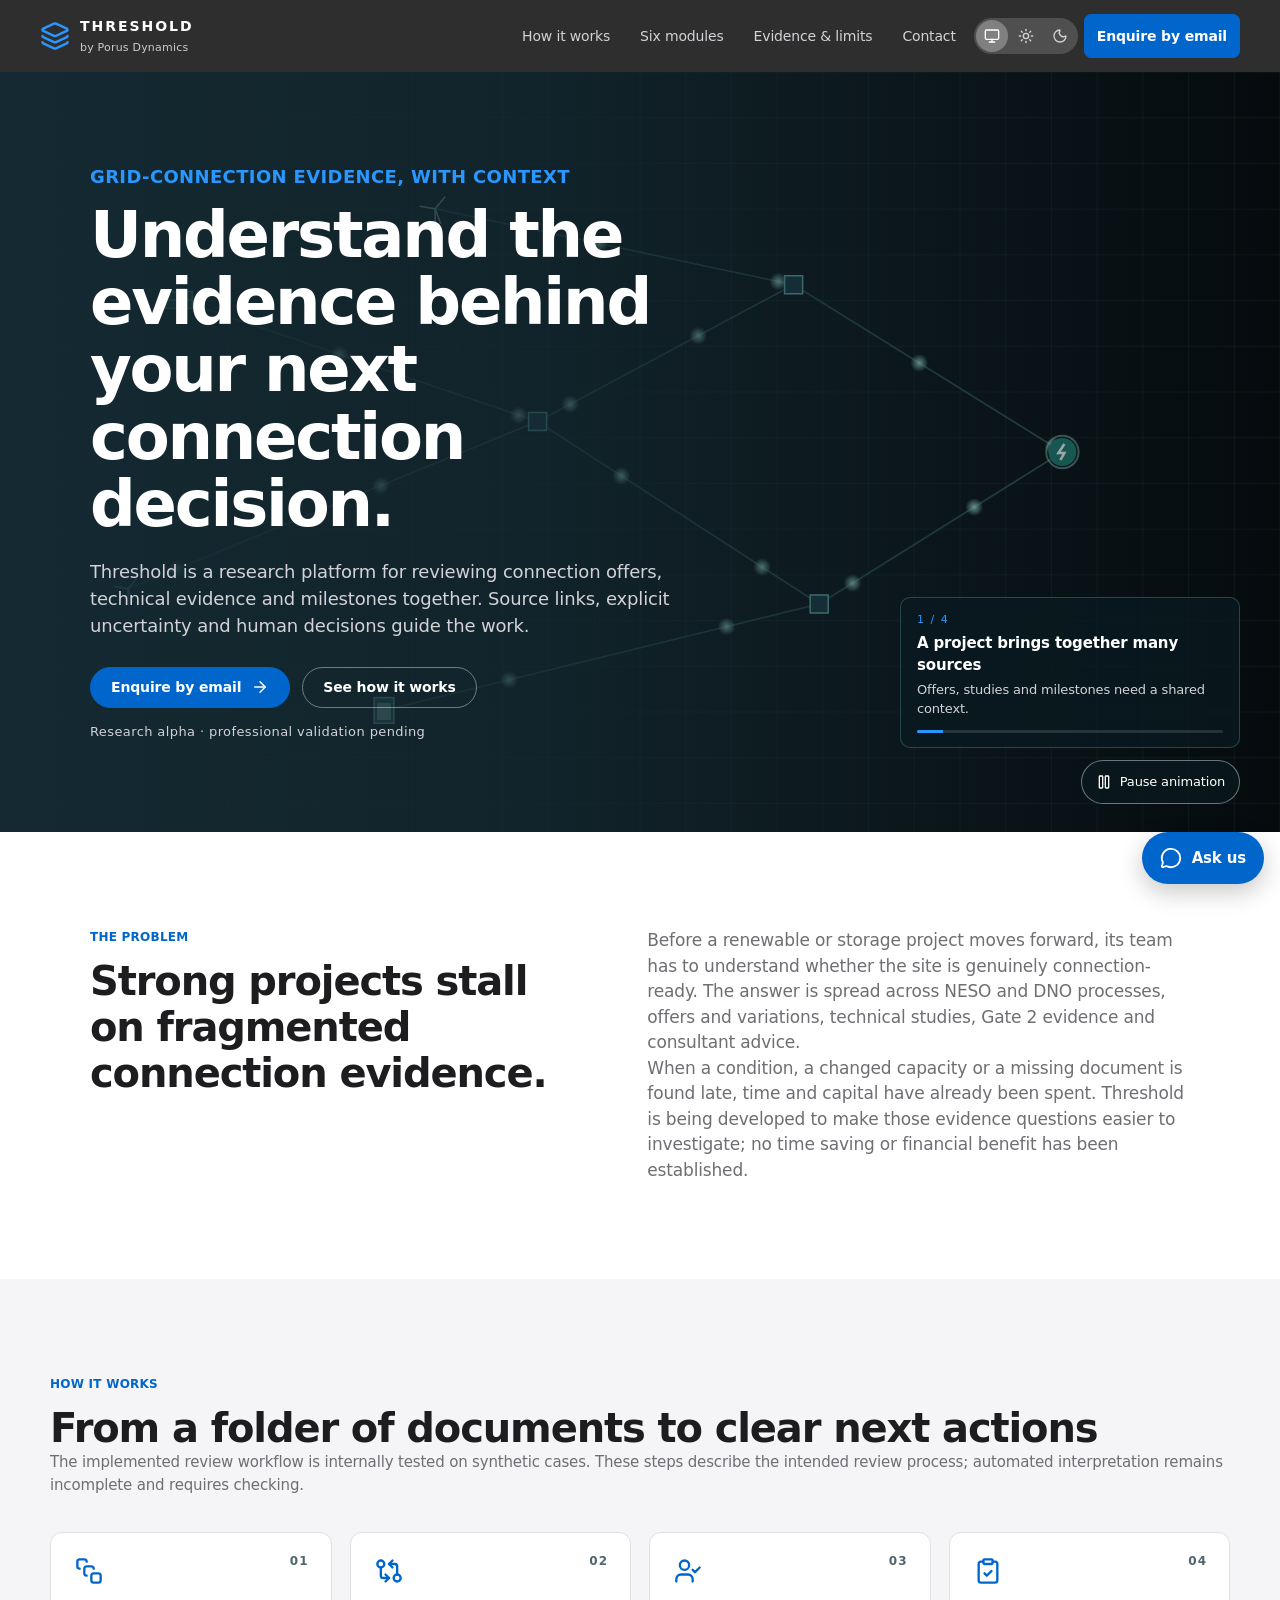
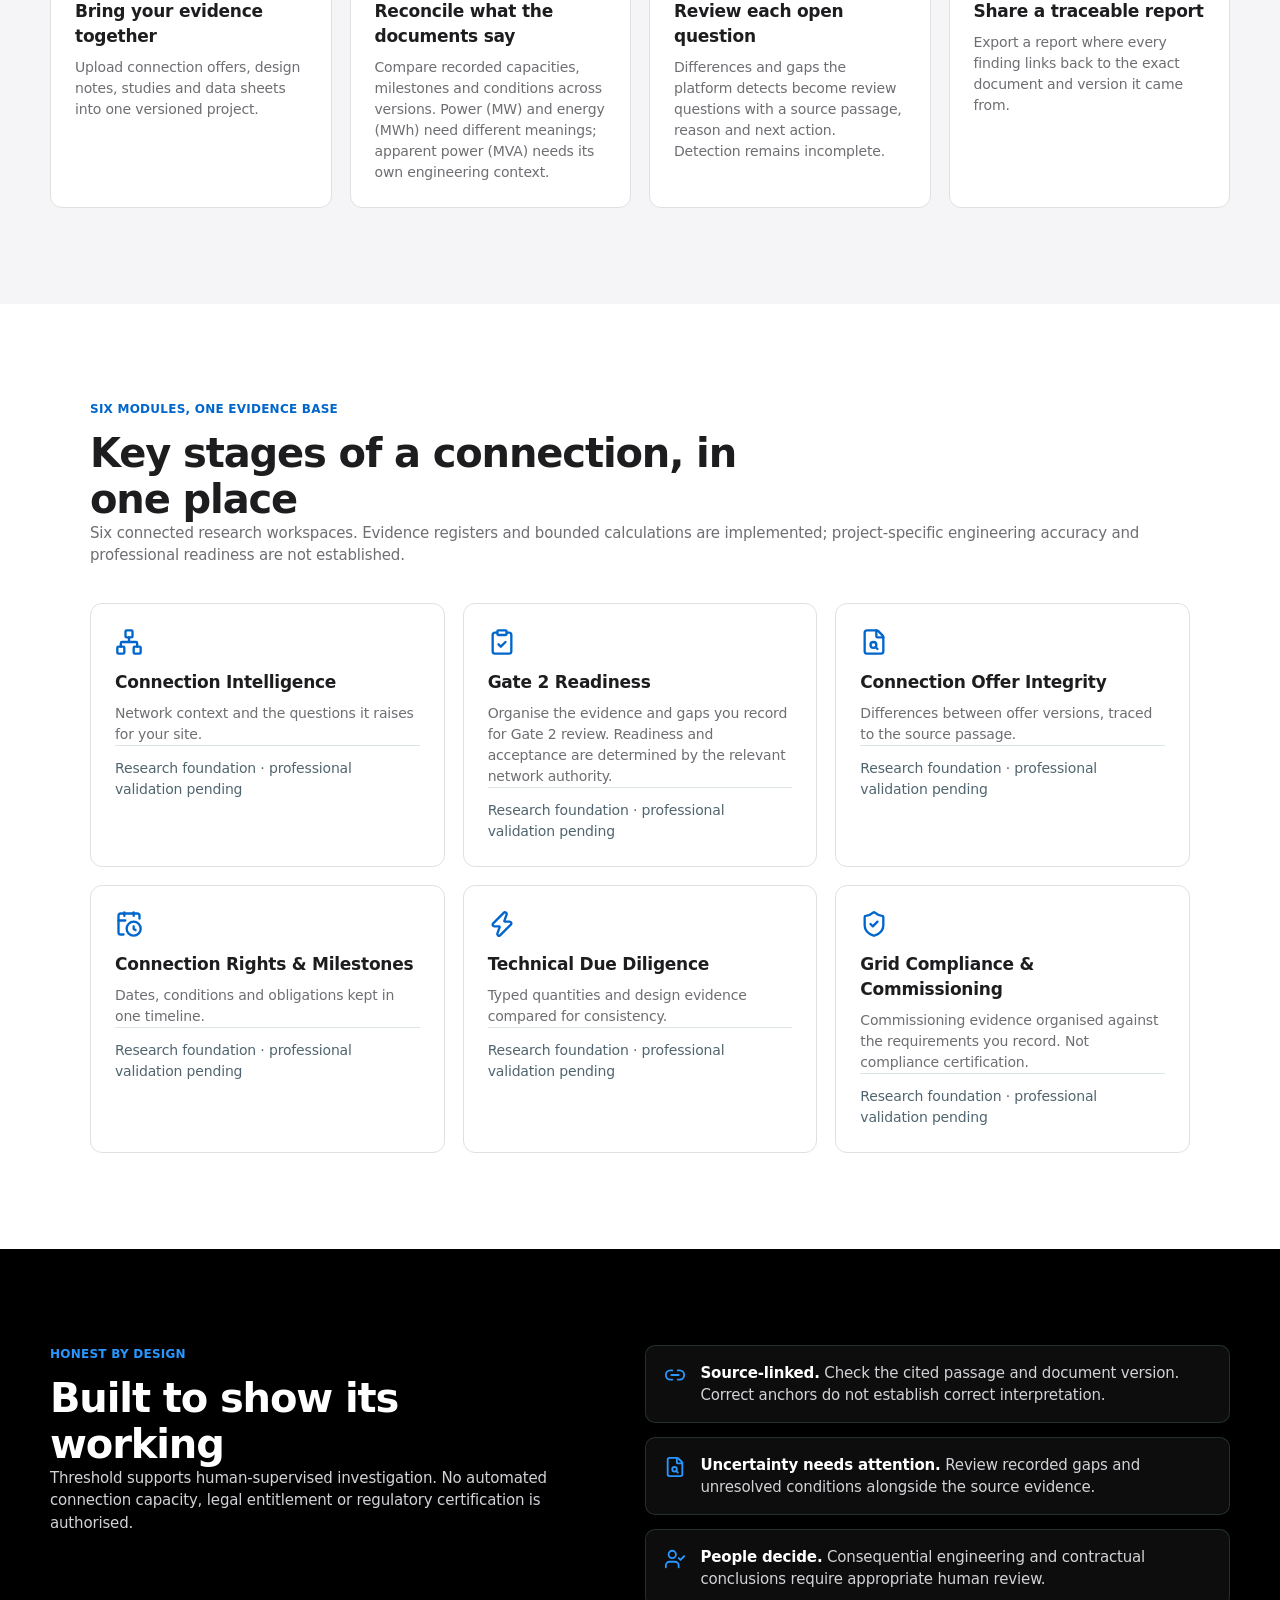
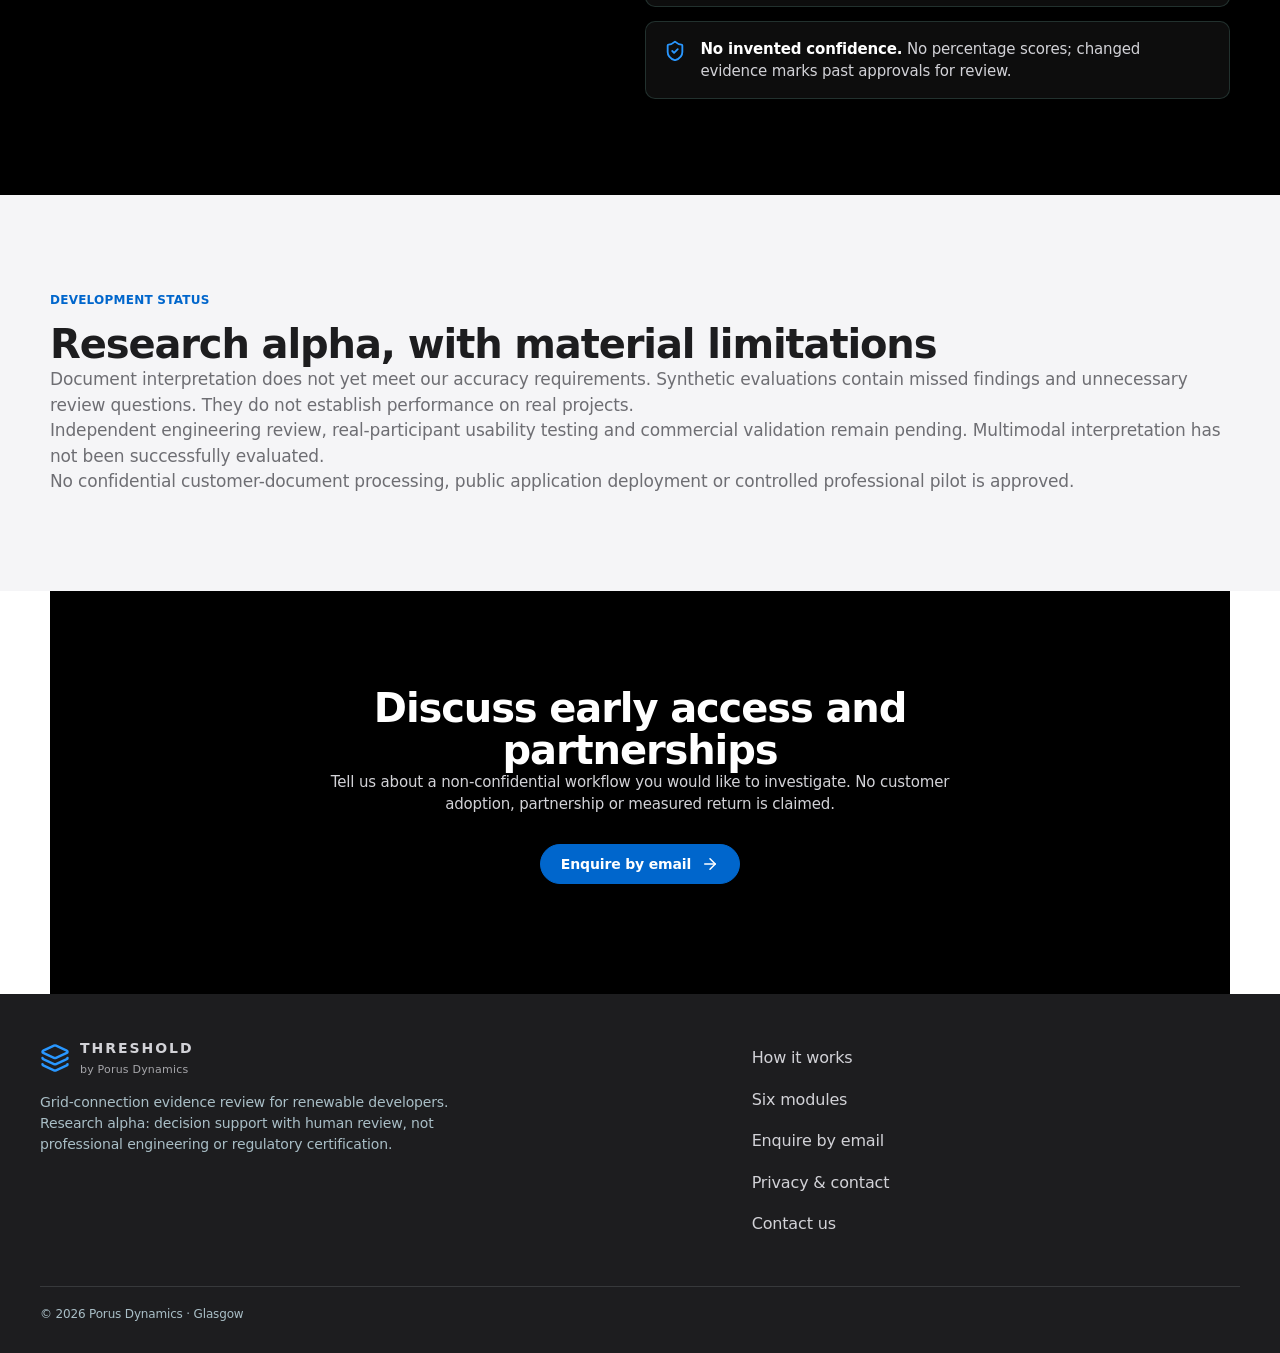
==== commit e007fae9: "Publish Apple-style redesign with dark mode and Light/Dark/Auto switch Built with the project's scri" ====
--- a/index.html
+++ b/index.html
@@ -1,25 +1,24 @@
-<!doctype html>
-<html lang="en-GB">
-  <head>
-    <meta charset="UTF-8" />
-    <meta name="viewport" content="width=device-width, initial-scale=1.0" />
-    <meta name="theme-color" content="#152b34" />
-    <meta
-      name="description"
-      content="Threshold by Porus Dynamics: source-linked grid-connection evidence review for renewable developers. Research alpha."
-    />
-    <meta name="referrer" content="strict-origin-when-cross-origin" />
-    <meta name="robots" content="noindex,nofollow" />
-    <meta
-      http-equiv="Content-Security-Policy"
-      content="default-src 'none'; script-src 'self'; style-src 'self' 'unsafe-inline'; img-src 'self' data:; font-src 'self'; connect-src 'none'; form-action 'none'; base-uri 'none'; object-src 'none'"
-    />
-    <title>Threshold | Porus Dynamics</title>
-    <script type="module" crossorigin src="/assets/site-cJnKmVYU.js"></script>
-    <link rel="stylesheet" crossorigin href="/assets/site-CqlI_K4i.css">
-  </head>
-  <body>
-    <div id="root"></div>-
-  </body>
-</html>
+<!doctype html>
+<html lang="en-GB">
+  <head>
+    <meta charset="UTF-8" />
+    <meta name="viewport" content="width=device-width, initial-scale=1.0" />
+    <meta name="theme-color" content="#152b34" />
+    <meta
+      name="description"
+      content="Threshold by Porus Dynamics: source-linked grid-connection evidence review for renewable developers. Research alpha."
+    />
+    <meta name="referrer" content="strict-origin-when-cross-origin" />
+    <meta name="robots" content="noindex,nofollow" />
+    <meta
+      http-equiv="Content-Security-Policy"
+      content="default-src 'none'; script-src 'self'; style-src 'self' 'unsafe-inline'; img-src 'self' data:; font-src 'self'; connect-src 'none'; form-action 'none'; base-uri 'none'; object-src 'none'"
+    />
+    <title>Threshold | Porus Dynamics</title>
+    <script type="module" crossorigin src="/assets/site-BDxZFoVO.js"></script>
+    <link rel="stylesheet" crossorigin href="/assets/site-R8ljk-wZ.css">
+  </head>
+  <body>
+    <div id="root"></div>
+  </body>
+</html>
